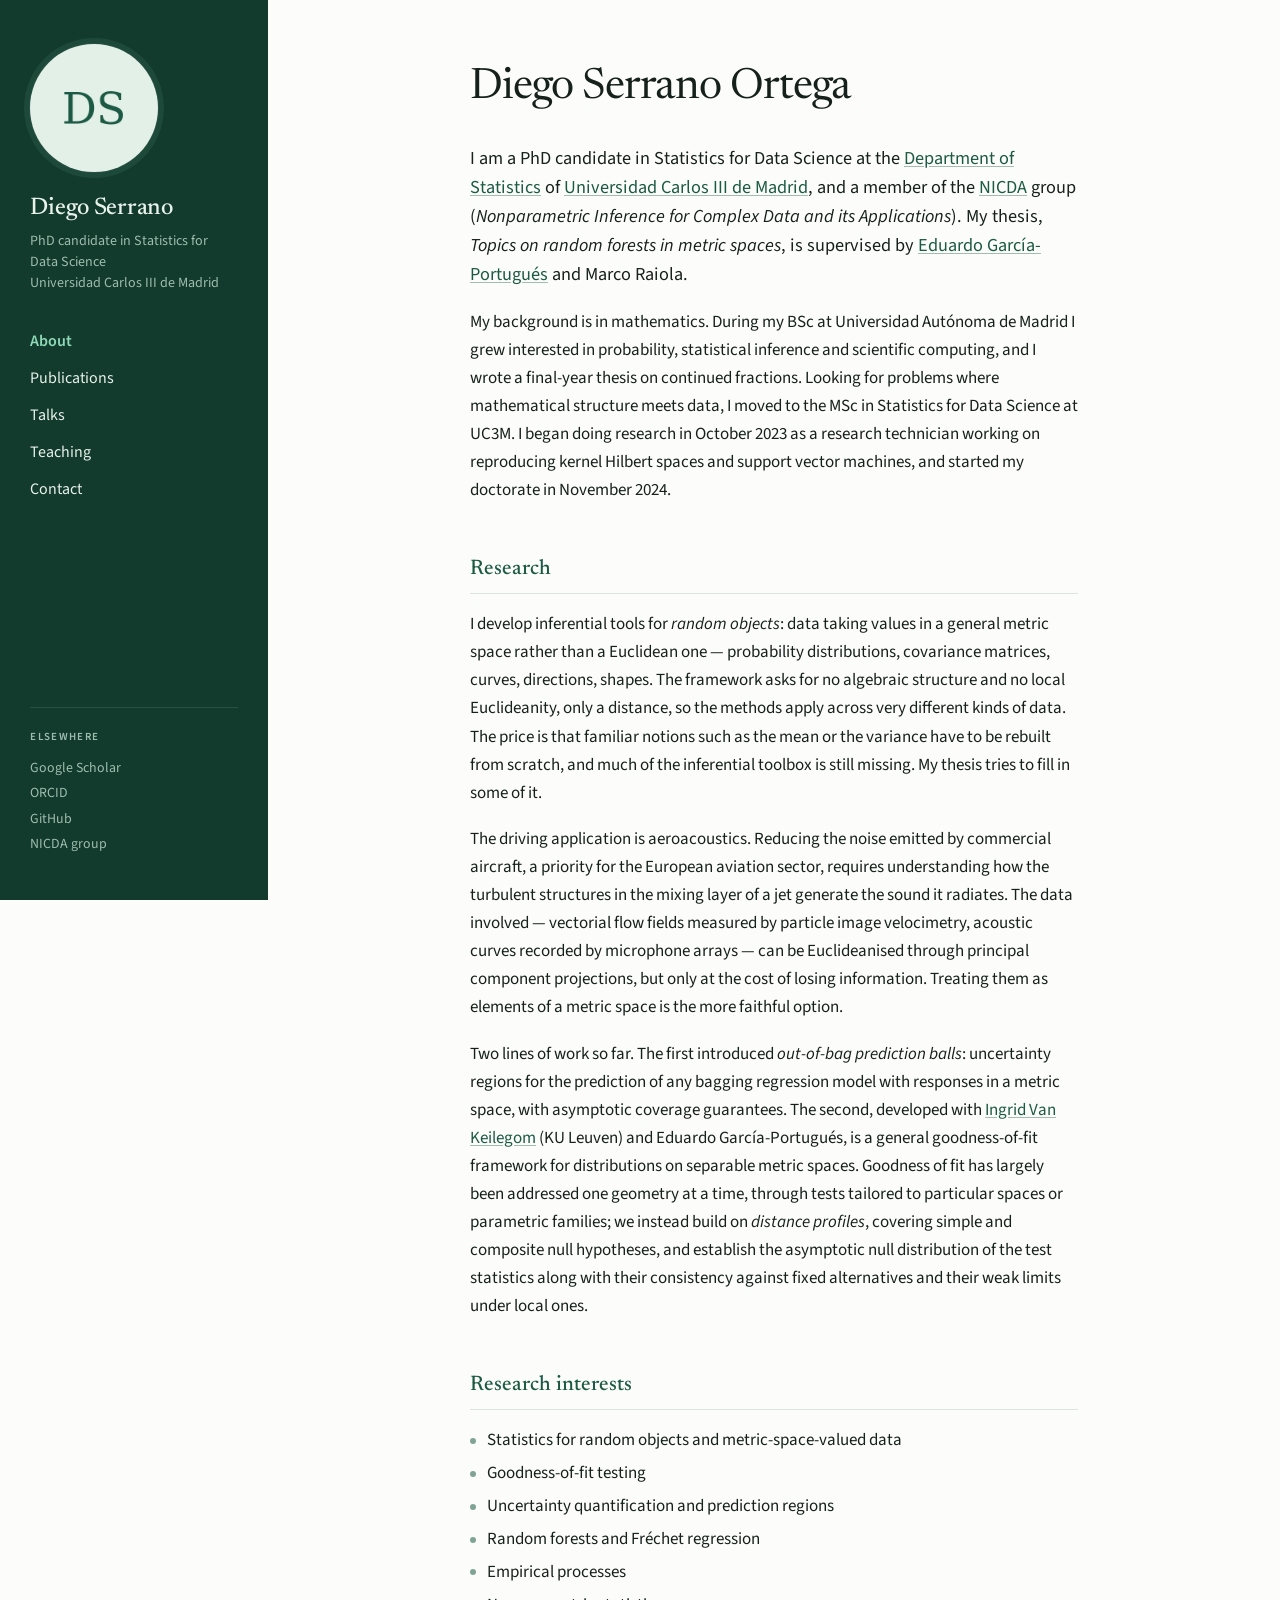
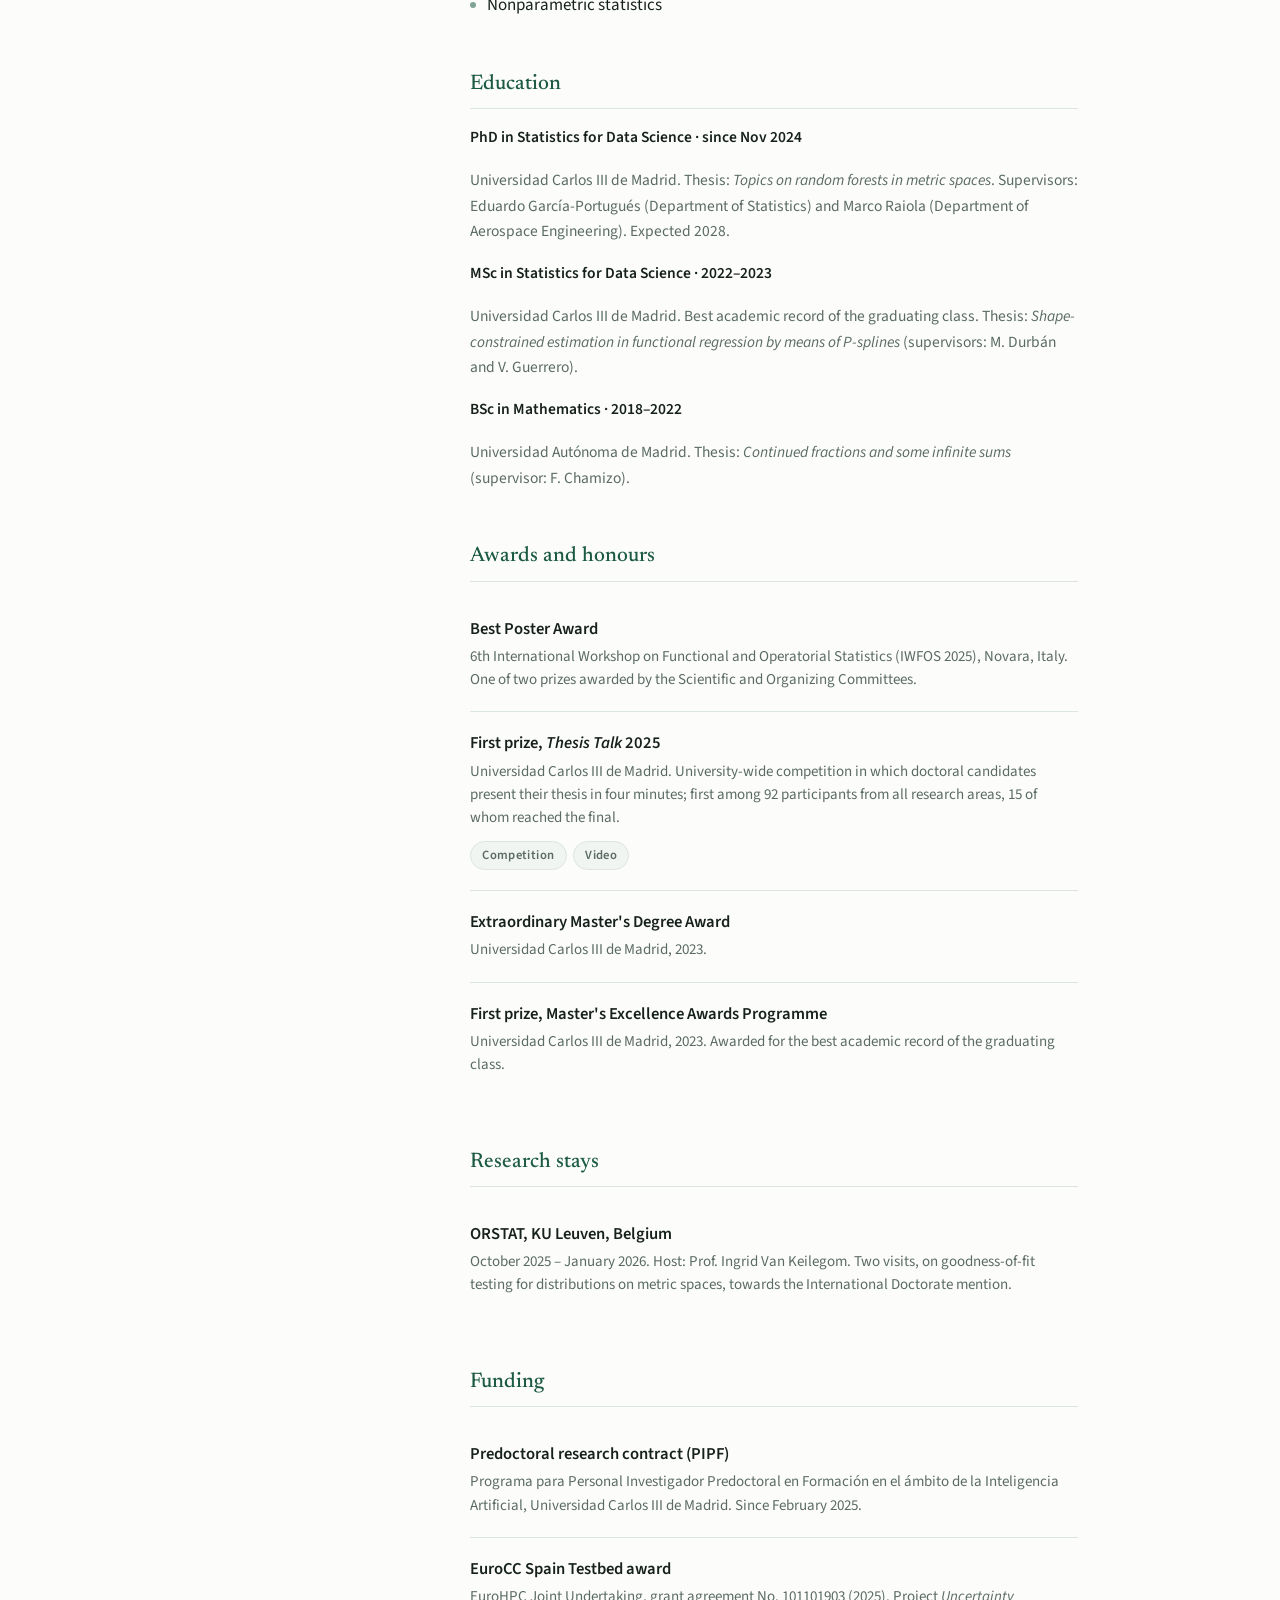
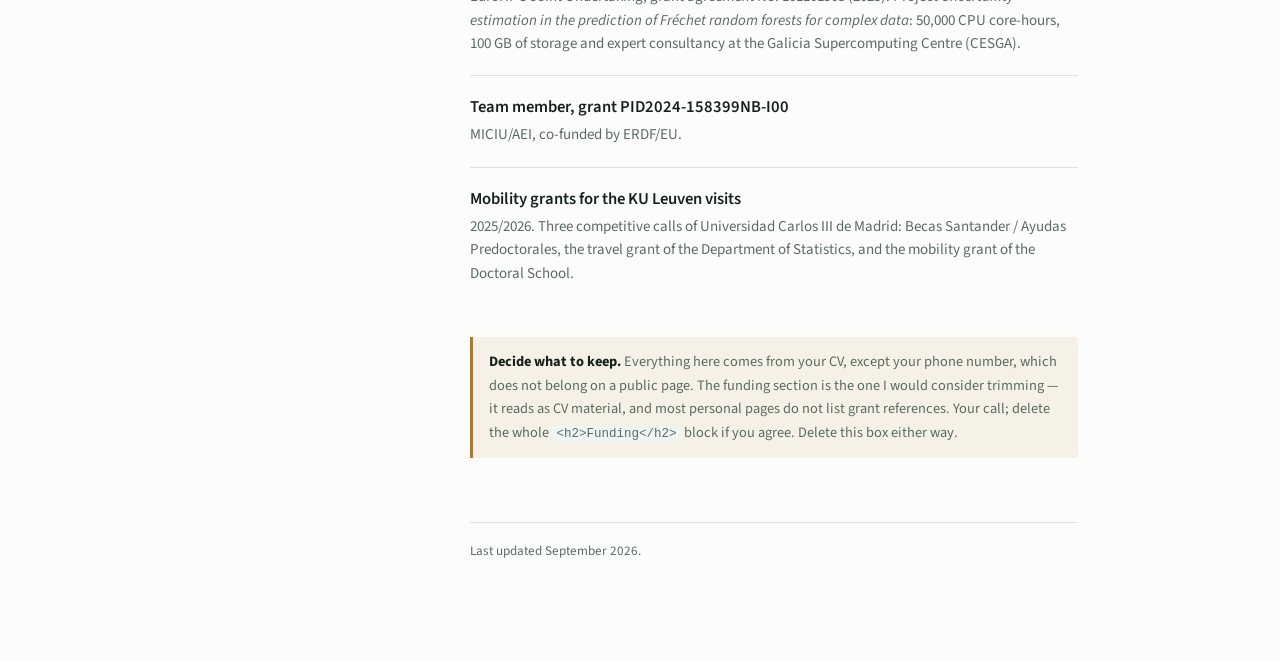
==== index.html @ b08e5e8f "Add files via upload" ====
<!DOCTYPE html>
<html lang="en">
<head>
<meta charset="utf-8">
<meta name="viewport" content="width=device-width, initial-scale=1">
<title>Diego Serrano</title>
<meta name="description" content="Diego Serrano Ortega — PhD candidate in Statistics for Data Science at Universidad Carlos III de Madrid. Statistics for random objects and metric-space-valued data.">
<link rel="preconnect" href="https://fonts.googleapis.com">
<link rel="preconnect" href="https://fonts.gstatic.com" crossorigin>
<link rel="stylesheet" href="https://fonts.googleapis.com/css2?family=Newsreader:ital,opsz,wght@0,6..72,400;0,6..72,500;0,6..72,600;1,6..72,400&amp;family=Source+Sans+3:ital,wght@0,400;0,600;0,700;1,400&amp;display=swap">
<link rel="stylesheet" href="assets/style.css">
</head>
<body>
<div class="layout">

  <!-- ===== sidebar: identical on every page, keep the five copies in sync ===== -->
  <aside class="sidebar">
    <div class="identity">
      <img class="portrait" src="assets/photo.png" alt="Diego Serrano Ortega">
      <p class="name"><a href="index.html">Diego Serrano</a></p>
      <p class="role">PhD candidate in Statistics for Data Science<br>Universidad Carlos III de Madrid</p>
    </div>

    <nav class="site">
      <ul>
        <li><a href="index.html" aria-current="page">About</a></li>
        <li><a href="publications.html">Publications</a></li>
        <li><a href="talks.html">Talks</a></li>
        <li><a href="teaching.html">Teaching</a></li>
        <li><a href="contact.html">Contact</a></li>
      </ul>
    </nav>

    <div class="elsewhere">
      <h2>Elsewhere</h2>
      <ul>
        <li><a href="https://scholar.google.es/citations?user=RAmTOqsAAAAJ">Google Scholar</a></li>
        <li><a href="https://orcid.org/0009-0003-7356-1263">ORCID</a></li>
        <li><a href="https://github.com/dieseor">GitHub</a></li>
        <li><a href="https://nicda.uc3m.es/">NICDA group</a></li>
      </ul>
    </div>
  </aside>
  <!-- =============================== end sidebar =============================== -->

  <main>
    <div class="content">
      <h1>Diego Serrano Ortega</h1>

      <p class="lead">I am a PhD candidate in Statistics for Data Science at the
        <a href="https://est.uc3m.es/">Department of Statistics</a> of
        <a href="https://www.uc3m.es/">Universidad Carlos III de Madrid</a>, and a member of
        the <a href="https://nicda.uc3m.es/">NICDA</a> group
        (<em>Nonparametric Inference for Complex Data and its Applications</em>). My thesis,
        <em>Topics on random forests in metric spaces</em>, is supervised by
        <a href="https://egarpor.github.io/">Eduardo García-Portugués</a> and Marco Raiola.</p>

      <p>My background is in mathematics. During my BSc at Universidad Autónoma de Madrid I
        grew interested in probability, statistical inference and scientific computing, and I
        wrote a final-year thesis on continued fractions. Looking for problems where
        mathematical structure meets data, I moved to the MSc in Statistics for Data Science
        at UC3M. I began doing research in October 2023 as a research technician working on
        reproducing kernel Hilbert spaces and support vector machines, and started my doctorate
        in November 2024.</p>

      <h2>Research</h2>

      <p>I develop inferential tools for <em>random objects</em>: data taking values in a
        general metric space rather than a Euclidean one — probability distributions,
        covariance matrices, curves, directions, shapes. The framework asks for no algebraic
        structure and no local Euclideanity, only a distance, so the methods apply across very
        different kinds of data. The price is that familiar notions such as the mean or the
        variance have to be rebuilt from scratch, and much of the inferential toolbox is still
        missing. My thesis tries to fill in some of it.</p>

      <p>The driving application is aeroacoustics. Reducing the noise emitted by commercial
        aircraft, a priority for the European aviation sector, requires understanding how the
        turbulent structures in the mixing layer of a jet generate the sound it radiates. The
        data involved — vectorial flow fields measured by particle image velocimetry, acoustic
        curves recorded by microphone arrays — can be Euclideanised through principal component
        projections, but only at the cost of losing information. Treating them as elements of a
        metric space is the more faithful option.</p>

      <p>Two lines of work so far. The first introduced <em>out-of-bag prediction balls</em>:
        uncertainty regions for the prediction of any bagging regression model with responses
        in a metric space, with asymptotic coverage guarantees. The second, developed with
        <a href="https://feb.kuleuven.be/ingrid.vankeilegom">Ingrid Van Keilegom</a> (KU Leuven)
        and Eduardo García-Portugués, is a general goodness-of-fit framework for distributions
        on separable metric spaces. Goodness of fit has largely been addressed one geometry at
        a time, through tests tailored to particular spaces or parametric families; we instead
        build on <em>distance profiles</em>, covering simple and composite null hypotheses, and
        establish the asymptotic null distribution of the test statistics along with their
        consistency against fixed alternatives and their weak limits under local ones.</p>

      <h2>Research interests</h2>
      <ul class="plain">
        <li>Statistics for random objects and metric-space-valued data</li>
        <li>Goodness-of-fit testing</li>
        <li>Uncertainty quantification and prediction regions</li>
        <li>Random forests and Fréchet regression</li>
        <li>Empirical processes</li>
        <li>Nonparametric statistics</li>
      </ul>

      <h2>Education</h2>
      <dl class="facts">
        <dt>PhD in Statistics for Data Science &middot; since Nov 2024</dt>
        <dd>Universidad Carlos III de Madrid. Thesis: <em>Topics on random forests in metric
          spaces</em>. Supervisors: Eduardo García-Portugués (Department of Statistics) and
          Marco Raiola (Department of Aerospace Engineering). Expected 2028.</dd>

        <dt>MSc in Statistics for Data Science &middot; 2022–2023</dt>
        <dd>Universidad Carlos III de Madrid. Best academic record of the graduating class.
          Thesis: <em>Shape-constrained estimation in functional regression by means of
          P-splines</em> (supervisors: M. Durbán and V. Guerrero).</dd>

        <dt>BSc in Mathematics &middot; 2018–2022</dt>
        <dd>Universidad Autónoma de Madrid. Thesis: <em>Continued fractions and some infinite
          sums</em> (supervisor: F. Chamizo).</dd>
      </dl>

      <h2>Awards and honours</h2>
      <ul class="entries">
        <li>
          <span class="entry-title">Best Poster Award</span>
          <p class="entry-meta">6th International Workshop on Functional and Operatorial
            Statistics (IWFOS 2025), Novara, Italy. One of two prizes awarded by the Scientific
            and Organizing Committees.</p>
        </li>
        <li>
          <span class="entry-title">First prize, <em>Thesis Talk</em> 2025</span>
          <p class="entry-meta">Universidad Carlos III de Madrid. University-wide competition in
            which doctoral candidates present their thesis in four minutes; first among 92
            participants from all research areas, 15 of whom reached the final.</p>
          <div class="links">
            <a href="https://www.uc3m.es/doctorado/thesis-talk-2025">Competition</a>
            <a href="https://youtu.be/S29_3frbJU8?t=4443">Video</a>
          </div>
        </li>
        <li>
          <span class="entry-title">Extraordinary Master's Degree Award</span>
          <p class="entry-meta">Universidad Carlos III de Madrid, 2023.</p>
        </li>
        <li>
          <span class="entry-title">First prize, Master's Excellence Awards Programme</span>
          <p class="entry-meta">Universidad Carlos III de Madrid, 2023. Awarded for the best
            academic record of the graduating class.</p>
        </li>
      </ul>

      <h2>Research stays</h2>
      <ul class="entries">
        <li>
          <span class="entry-title">ORSTAT, KU Leuven, Belgium</span>
          <p class="entry-meta">October 2025 – January 2026. Host: Prof. Ingrid Van Keilegom.
            Two visits, on goodness-of-fit testing for distributions on metric spaces, towards
            the International Doctorate mention.</p>
        </li>
      </ul>

      <h2>Funding</h2>
      <ul class="entries">
        <li>
          <span class="entry-title">Predoctoral research contract (PIPF)</span>
          <p class="entry-meta">Programa para Personal Investigador Predoctoral en Formación en
            el ámbito de la Inteligencia Artificial, Universidad Carlos III de Madrid. Since
            February 2025.</p>
        </li>
        <li>
          <span class="entry-title">EuroCC Spain Testbed award</span>
          <p class="entry-meta">EuroHPC Joint Undertaking, grant agreement No. 101101903 (2025).
            Project <em>Uncertainty estimation in the prediction of Fréchet random forests for
            complex data</em>: 50,000 CPU core-hours, 100 GB of storage and expert consultancy
            at the Galicia Supercomputing Centre (CESGA).</p>
        </li>
        <li>
          <span class="entry-title">Team member, grant PID2024-158399NB-I00</span>
          <p class="entry-meta">MICIU/AEI, co-funded by ERDF/EU.</p>
        </li>
        <li>
          <span class="entry-title">Mobility grants for the KU Leuven visits</span>
          <p class="entry-meta">2025/2026. Three competitive calls of Universidad Carlos III de
            Madrid: Becas Santander / Ayudas Predoctorales, the travel grant of the Department
            of Statistics, and the mobility grant of the Doctoral School.</p>
        </li>
      </ul>

      <div class="todo">
        <strong>Decide what to keep.</strong> Everything here comes from your CV, except your
        phone number, which does not belong on a public page. The funding section is the one I
        would consider trimming — it reads as CV material, and most personal pages do not list
        grant references. Your call; delete the whole <code>&lt;h2&gt;Funding&lt;/h2&gt;</code>
        block if you agree. Delete this box either way.
      </div>
      <footer class="page">
        <p>Last updated September 2026.</p>
      </footer>
    </div>
  </main>

</div>
</body>
</html>
---- assets/style.css ----
/* ------------------------------------------------------------------
   Diego Serrano — personal academic site
   One stylesheet, no build step. Palette and type live in :root.

   Palette: pine green identity rail, green-biased neutrals.
   Type:    Newsreader (display) + Source Sans 3 (body), from Google
            Fonts, each with a real fallback stack.
------------------------------------------------------------------ */

:root {
  /* surfaces and ink — neutrals biased green, not flat grey */
  --bg:         #fcfdfb;
  --surface:    #f0f5f1;
  --ink:        #17211c;
  --ink-soft:   #5b6b63;
  --rule:       #dde5df;

  /* green identity */
  --green-deep: #123a2d;
  --green:      #1c5a45;
  --green-lift: #2f8a67;
  --green-tint: #e2f0e8;

  --accent:      var(--green);
  --accent-tint: var(--green-tint);

  /* the identity rail */
  --rail:        var(--green-deep);
  --rail-ink:    #e8f2ec;
  --rail-soft:   #9dbdae;
  --rail-rule:   #295044;
  --rail-active: #8fd9b7;

  --award: #b07c1f;

  --display: "Newsreader", Georgia, "Times New Roman", serif;
  --body: "Source Sans 3", -apple-system, BlinkMacSystemFont, "Segoe UI",
    Roboto, Helvetica, Arial, sans-serif;

  --rail-w: 268px;
  --measure: 38rem;
}

@media (prefers-color-scheme: dark) {
  :root:not([data-theme="light"]) {
    --bg:         #0e1412;
    --surface:    #16201b;
    --ink:        #e7ede9;
    --ink-soft:   #97a69e;
    --rule:       #26322b;

    --green-deep: #0b1a15;
    --green:      #6fc79c;
    --green-lift: #8fd9b7;
    --green-tint: #17291f;

    --rail:        #101b16;
    --rail-ink:    #dfeae4;
    --rail-soft:   #8aa295;
    --rail-rule:   #223228;
    --rail-active: #8fd9b7;

    --award: #d8ab55;
  }
}

:root[data-theme="dark"] {
  --bg:         #0e1412;
  --surface:    #16201b;
  --ink:        #e7ede9;
  --ink-soft:   #97a69e;
  --rule:       #26322b;

  --green-deep: #0b1a15;
  --green:      #6fc79c;
  --green-lift: #8fd9b7;
  --green-tint: #17291f;

  --rail:        #101b16;
  --rail-ink:    #dfeae4;
  --rail-soft:   #8aa295;
  --rail-rule:   #223228;
  --rail-active: #8fd9b7;

  --award: #d8ab55;
}

* { box-sizing: border-box; }

html { -webkit-text-size-adjust: 100%; }

body {
  margin: 0;
  background: var(--bg);
  color: var(--ink);
  font-family: var(--body);
  font-size: 17px;
  line-height: 1.65;
  -webkit-font-smoothing: antialiased;
}

:focus-visible {
  outline: 2px solid var(--green-lift);
  outline-offset: 3px;
  border-radius: 2px;
}

/* ---------------------------------------------------------- layout */

.layout {
  display: flex;
  min-height: 100vh;
  align-items: flex-start;
}

main {
  flex: 1 1 auto;
  min-width: 0;
  padding: 4rem 3rem 5rem;
}

.content {
  max-width: var(--measure);
  margin-inline: auto; /* keeps the column centred on wide monitors */
}

/* ----------------------------------------------- the identity rail */

.sidebar {
  width: var(--rail-w);
  flex: 0 0 var(--rail-w);
  position: sticky;
  top: 0;
  align-self: flex-start;
  height: 100vh;
  overflow-y: auto;
  padding: 2.75rem 1.9rem;
  background: var(--rail);
  color: var(--rail-ink);
  display: flex;
  flex-direction: column;
  gap: 1.9rem;
}

.identity { display: block; }

.portrait {
  display: block;
  width: 128px;
  height: 128px;
  border-radius: 50%;
  object-fit: cover;
  background: var(--rail-rule);
  box-shadow: 0 0 0 1px var(--rail-rule), 0 0 0 6px rgba(143, 217, 183, 0.09);
  margin-bottom: 1.4rem;
}

.sidebar .name {
  font-family: var(--display);
  font-size: 1.5rem;
  line-height: 1.2;
  margin: 0 0 0.5rem;
  font-weight: 500;
  letter-spacing: -0.012em;
  text-wrap: balance;
}

.sidebar .name a {
  color: var(--rail-ink);
  text-decoration: none;
}

.sidebar .name a:hover { color: var(--rail-active); }

.sidebar .role {
  margin: 0;
  font-size: 0.88rem;
  color: var(--rail-soft);
  line-height: 1.5;
}

nav.site ul,
.elsewhere ul {
  list-style: none;
  margin: 0;
  padding: 0;
  display: flex;
  flex-direction: column;
  gap: 0.15rem;
}

nav.site a {
  display: block;
  padding: 0.22rem 0;
  color: var(--rail-ink);
  text-decoration: none;
  font-size: 1rem;
  width: fit-content;
  border-bottom: 1px solid transparent;
}

nav.site a:hover { border-bottom-color: var(--rail-active); }

nav.site a[aria-current="page"] {
  color: var(--rail-active);
  font-weight: 600;
}

.elsewhere {
  border-top: 1px solid var(--rail-rule);
  padding-top: 1.25rem;
  font-size: 0.87rem;
  margin-top: auto;
}

.elsewhere h2 {
  font-family: var(--body);
  font-size: 0.68rem;
  letter-spacing: 0.12em;
  text-transform: uppercase;
  color: var(--rail-soft);
  margin: 0 0 0.7rem;
  font-weight: 600;
  border: none;
  padding: 0;
}

.elsewhere a {
  color: var(--rail-soft);
  text-decoration: none;
}

.elsewhere a:hover {
  color: var(--rail-active);
  text-decoration: underline;
  text-underline-offset: 3px;
}

/* ------------------------------------------------------------ text */

h1 {
  font-family: var(--display);
  font-weight: 400;
  font-size: 2.7rem;
  line-height: 1.1;
  letter-spacing: -0.022em;
  margin: 0 0 2rem;
  text-wrap: balance;
}

h2 {
  font-family: var(--display);
  font-weight: 500;
  font-size: 1.32rem;
  color: var(--green);
  margin: 3rem 0 1rem;
  padding-bottom: 0.4rem;
  border-bottom: 1px solid var(--rule);
  text-wrap: balance;
}

p { margin: 0 0 1.15rem; }

a {
  color: var(--green);
  text-decoration-color: color-mix(in srgb, var(--green) 40%, transparent);
  text-underline-offset: 2px;
}

a:hover { color: var(--green-lift); text-decoration-color: currentColor; }

em { font-style: italic; }

.lead {
  font-size: 1.14rem;
  line-height: 1.6;
}

.muted { color: var(--ink-soft); }

ul.plain {
  list-style: none;
  padding: 0;
  margin: 0 0 1.15rem;
  display: flex;
  flex-direction: column;
  gap: 0.3rem;
}

ul.plain li {
  padding-left: 1.05rem;
  position: relative;
}

ul.plain li::before {
  content: "";
  position: absolute;
  left: 0;
  top: 0.68em;
  width: 6px;
  height: 6px;
  border-radius: 50%;
  background: var(--green);
  opacity: 0.55;
}

/* --------------------------------------------------- entry listing */

.entries {
  list-style: none;
  margin: 0;
  padding: 0;
  display: flex;
  flex-direction: column;
}

.entries > li {
  padding: 1.25rem 0;
  border-bottom: 1px solid var(--rule);
}

.entries > li:last-child { border-bottom: none; }

.entry-title {
  display: block;
  font-weight: 600;
  font-size: 1.04rem;
  line-height: 1.4;
  margin-bottom: 0.25rem;
  text-wrap: balance;
}

.entry-meta {
  color: var(--ink-soft);
  font-size: 0.94rem;
  margin: 0 0 0.5rem;
  line-height: 1.55;
}

.entries p:last-of-type { margin-bottom: 0; }

/* Badges carry information — an award, an invitation — never decoration. */
.badge {
  display: inline-block;
  font-family: var(--body);
  font-size: 0.68rem;
  font-weight: 700;
  letter-spacing: 0.1em;
  text-transform: uppercase;
  padding: 0.12rem 0.5rem;
  border-radius: 3px;
  vertical-align: 0.14em;
  margin-left: 0.45rem;
  white-space: nowrap;
}

.badge-award {
  color: var(--award);
  border: 1px solid color-mix(in srgb, var(--award) 45%, transparent);
  background: color-mix(in srgb, var(--award) 11%, transparent);
}

.badge-invited {
  color: var(--green);
  border: 1px solid color-mix(in srgb, var(--green) 45%, transparent);
  background: var(--green-tint);
}

.links {
  display: flex;
  flex-wrap: wrap;
  gap: 0.4rem;
  margin-top: 0.7rem;
}

.links a {
  font-size: 0.79rem;
  font-weight: 600;
  letter-spacing: 0.03em;
  text-decoration: none;
  padding: 0.2rem 0.7rem;
  border: 1px solid var(--rule);
  border-radius: 999px;
  color: var(--ink-soft);
  background: var(--surface);
  transition: color 120ms ease, border-color 120ms ease, background 120ms ease;
}

.links a:hover {
  color: var(--green);
  border-color: color-mix(in srgb, var(--green) 50%, transparent);
  background: var(--green-tint);
}

@media (prefers-reduced-motion: reduce) {
  * { transition: none !important; animation: none !important; }
}

/* --------------------------------------------------- misc elements */

.facts {
  margin: 0 0 1.15rem;
  display: flex;
  flex-direction: column;
  gap: 1rem;
}

.facts dt {
  font-weight: 600;
  font-size: 0.97rem;
  color: var(--ink);
}

.facts dd {
  margin: 0.1rem 0 0;
  color: var(--ink-soft);
  font-size: 0.97rem;
}

.facts dd a { color: var(--green); }

.todo {
  border-left: 3px solid var(--award);
  background: color-mix(in srgb, var(--award) 9%, transparent);
  padding: 0.8rem 1rem;
  margin: 2rem 0 0;
  font-size: 0.9rem;
  color: var(--ink-soft);
  border-radius: 0 3px 3px 0;
}

.todo strong { color: var(--ink); }

code {
  font-family: ui-monospace, SFMono-Regular, Menlo, Consolas, monospace;
  font-size: 0.87em;
  background: var(--surface);
  padding: 0.1em 0.35em;
  border-radius: 3px;
}

footer.page {
  margin-top: 4rem;
  padding-top: 1.15rem;
  border-top: 1px solid var(--rule);
  font-size: 0.82rem;
  color: var(--ink-soft);
}

/* ---------------------------------------------------- mobile shift */

@media (max-width: 860px) {
  body { font-size: 16px; }

  .layout { display: block; }

  .sidebar {
    position: static;
    width: auto;
    height: auto;
    flex: none;
    padding: 1.9rem 1rem 1.4rem;
    display: block;
  }

  .identity {
    display: grid;
    grid-template-columns: 78px 1fr;
    gap: 0 1.1rem;
    align-items: center;
  }

  .portrait {
    width: 78px;
    height: 78px;
    margin-bottom: 0;
    grid-row: span 2;
  }

  .sidebar .name { font-size: 1.24rem; margin-bottom: 0.2rem; }
  .sidebar .role { font-size: 0.82rem; }

  nav.site ul {
    flex-direction: row;
    flex-wrap: wrap;
    gap: 0.1rem 1.2rem;
    margin-top: 1.25rem;
  }

  .elsewhere {
    margin-top: 1.2rem;
    padding-top: 1rem;
  }

  .elsewhere ul {
    flex-direction: row;
    flex-wrap: wrap;
    gap: 0.2rem 1.1rem;
  }

  main { padding: 2.25rem 1rem 3.5rem; }

  h1 { font-size: 2rem; margin-bottom: 1.4rem; }
  h2 { margin-top: 2.4rem; }
  .lead { font-size: 1.06rem; }
}
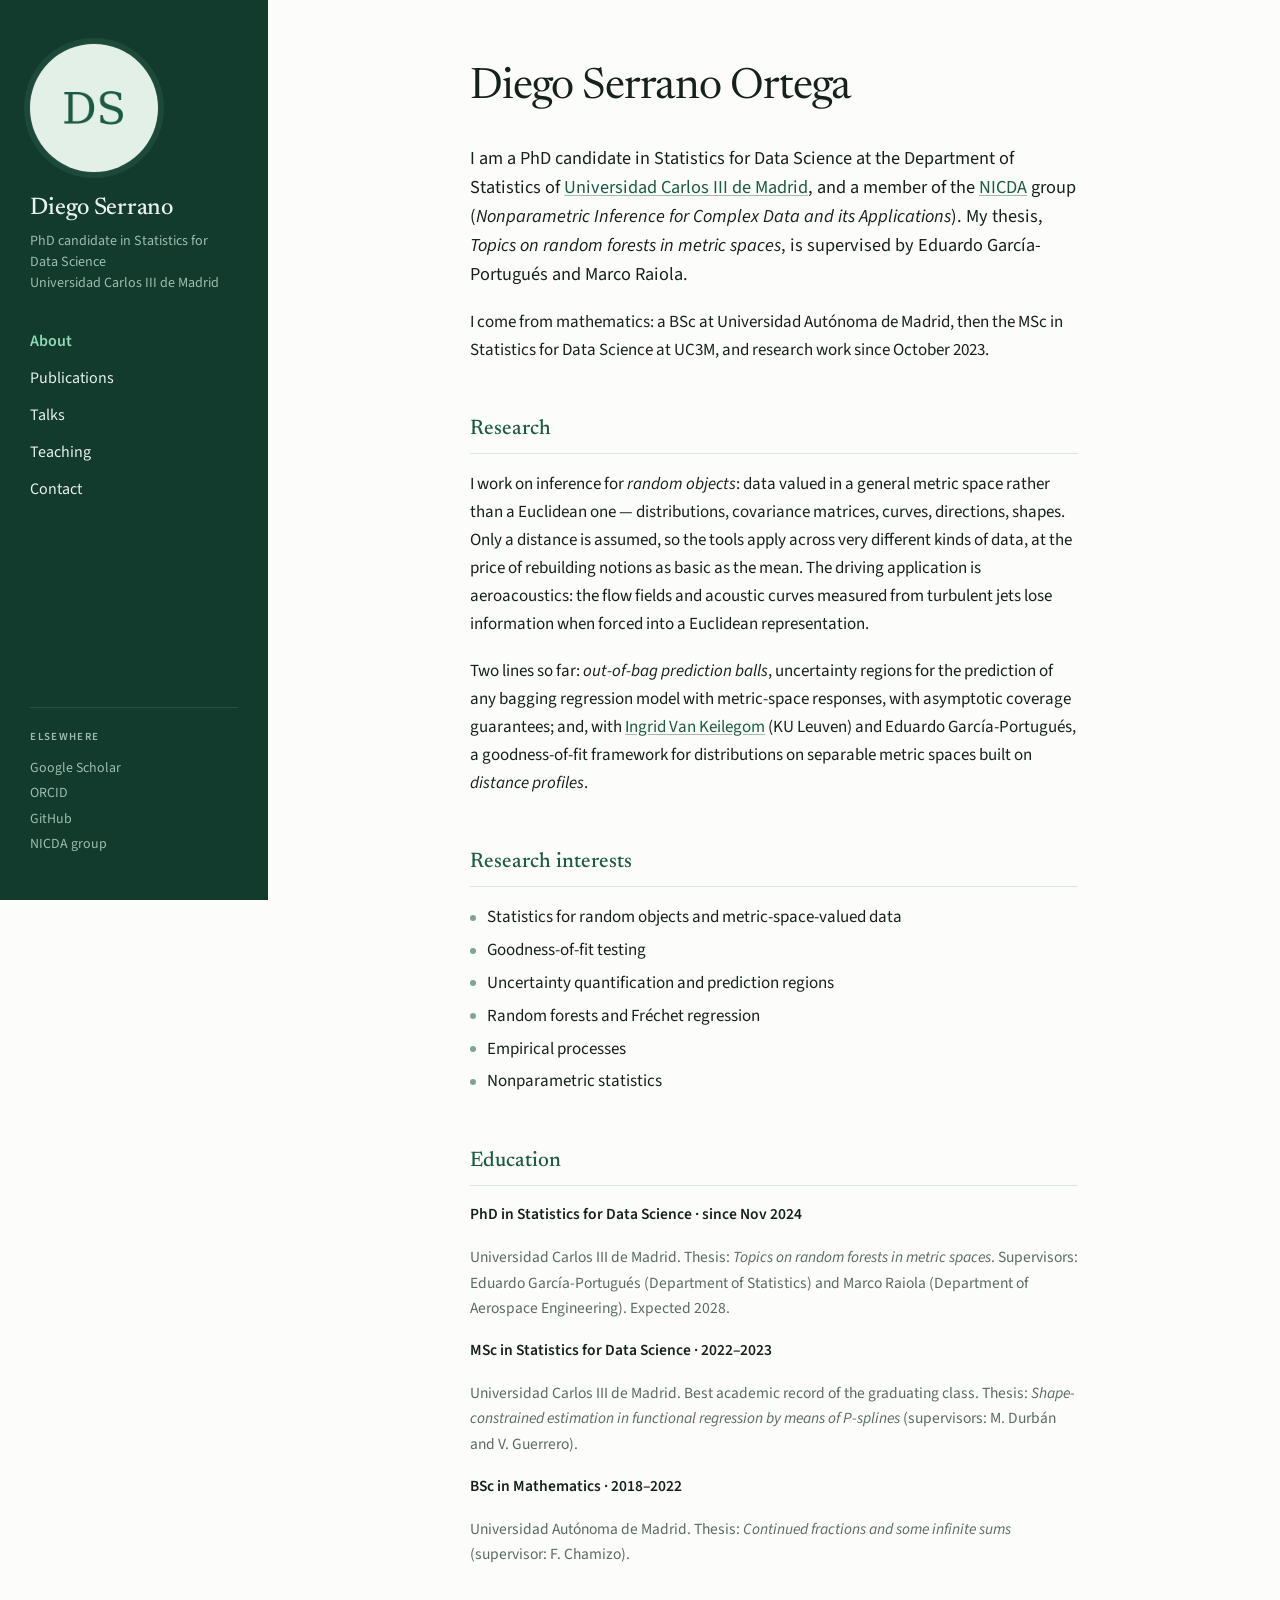
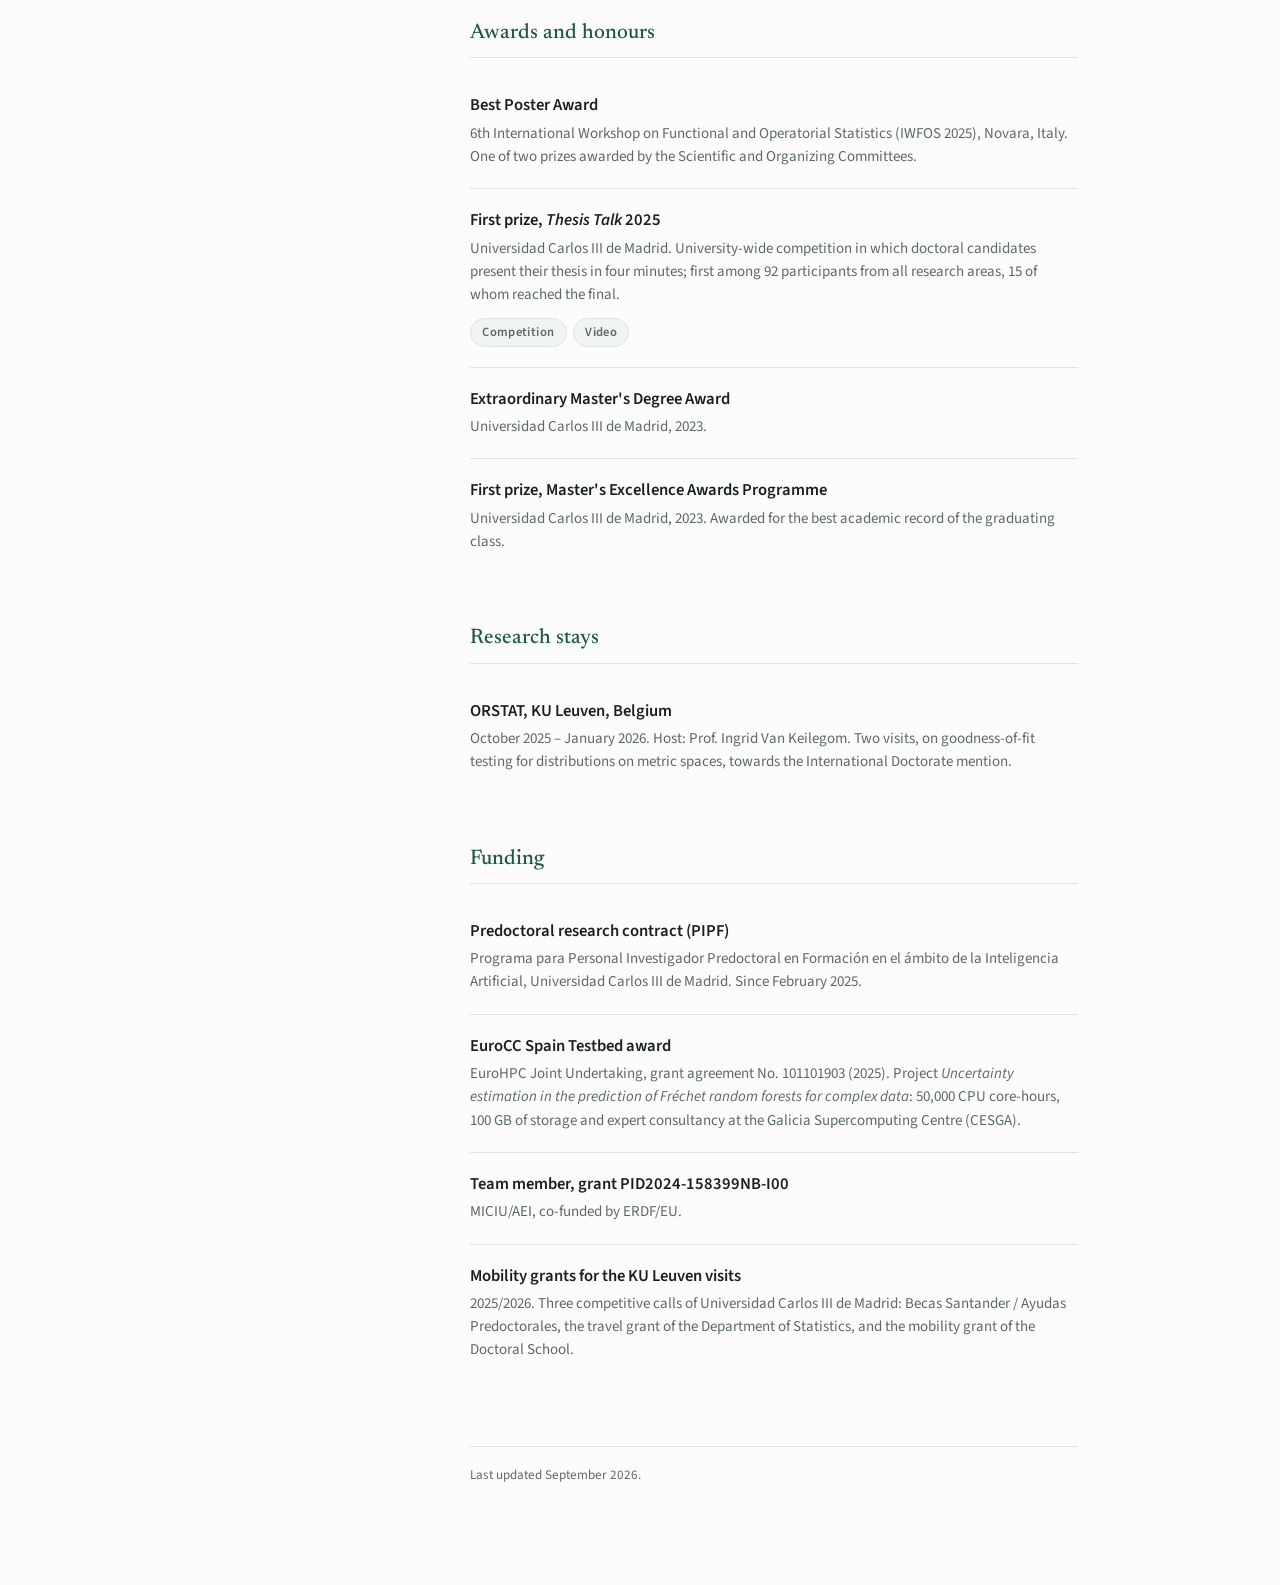
==== commit cf904651: "Add files via upload" ====
--- a/index.html
+++ b/index.html
@@ -47,50 +47,31 @@
     <div class="content">
       <h1>Diego Serrano Ortega</h1>
 
-      <p class="lead">I am a PhD candidate in Statistics for Data Science at the
-        <a href="https://est.uc3m.es/">Department of Statistics</a> of
-        <a href="https://www.uc3m.es/">Universidad Carlos III de Madrid</a>, and a member of
-        the <a href="https://nicda.uc3m.es/">NICDA</a> group
+      <p class="lead">I am a PhD candidate in Statistics for Data Science at the Department of
+        Statistics of <a href="https://www.uc3m.es/">Universidad Carlos III de Madrid</a>, and a
+        member of the <a href="https://nicda.uc3m.es/">NICDA</a> group
         (<em>Nonparametric Inference for Complex Data and its Applications</em>). My thesis,
-        <em>Topics on random forests in metric spaces</em>, is supervised by
-        <a href="https://egarpor.github.io/">Eduardo García-Portugués</a> and Marco Raiola.</p>
+        <em>Topics on random forests in metric spaces</em>, is supervised by Eduardo
+        García-Portugués and Marco Raiola.</p>
 
-      <p>My background is in mathematics. During my BSc at Universidad Autónoma de Madrid I
-        grew interested in probability, statistical inference and scientific computing, and I
-        wrote a final-year thesis on continued fractions. Looking for problems where
-        mathematical structure meets data, I moved to the MSc in Statistics for Data Science
-        at UC3M. I began doing research in October 2023 as a research technician working on
-        reproducing kernel Hilbert spaces and support vector machines, and started my doctorate
-        in November 2024.</p>
+      <p>I come from mathematics: a BSc at Universidad Autónoma de Madrid, then the MSc in
+        Statistics for Data Science at UC3M, and research work since October 2023.</p>
 
       <h2>Research</h2>
 
-      <p>I develop inferential tools for <em>random objects</em>: data taking values in a
-        general metric space rather than a Euclidean one — probability distributions,
-        covariance matrices, curves, directions, shapes. The framework asks for no algebraic
-        structure and no local Euclideanity, only a distance, so the methods apply across very
-        different kinds of data. The price is that familiar notions such as the mean or the
-        variance have to be rebuilt from scratch, and much of the inferential toolbox is still
-        missing. My thesis tries to fill in some of it.</p>
+      <p>I work on inference for <em>random objects</em>: data valued in a general metric space
+        rather than a Euclidean one — distributions, covariance matrices, curves, directions,
+        shapes. Only a distance is assumed, so the tools apply across very different kinds of
+        data, at the price of rebuilding notions as basic as the mean. The driving application
+        is aeroacoustics: the flow fields and acoustic curves measured from turbulent jets lose
+        information when forced into a Euclidean representation.</p>
 
-      <p>The driving application is aeroacoustics. Reducing the noise emitted by commercial
-        aircraft, a priority for the European aviation sector, requires understanding how the
-        turbulent structures in the mixing layer of a jet generate the sound it radiates. The
-        data involved — vectorial flow fields measured by particle image velocimetry, acoustic
-        curves recorded by microphone arrays — can be Euclideanised through principal component
-        projections, but only at the cost of losing information. Treating them as elements of a
-        metric space is the more faithful option.</p>
-
-      <p>Two lines of work so far. The first introduced <em>out-of-bag prediction balls</em>:
-        uncertainty regions for the prediction of any bagging regression model with responses
-        in a metric space, with asymptotic coverage guarantees. The second, developed with
+      <p>Two lines so far: <em>out-of-bag prediction balls</em>, uncertainty regions for the
+        prediction of any bagging regression model with metric-space responses, with asymptotic
+        coverage guarantees; and, with
         <a href="https://feb.kuleuven.be/ingrid.vankeilegom">Ingrid Van Keilegom</a> (KU Leuven)
-        and Eduardo García-Portugués, is a general goodness-of-fit framework for distributions
-        on separable metric spaces. Goodness of fit has largely been addressed one geometry at
-        a time, through tests tailored to particular spaces or parametric families; we instead
-        build on <em>distance profiles</em>, covering simple and composite null hypotheses, and
-        establish the asymptotic null distribution of the test statistics along with their
-        consistency against fixed alternatives and their weak limits under local ones.</p>
+        and Eduardo García-Portugués, a goodness-of-fit framework for distributions on
+        separable metric spaces built on <em>distance profiles</em>.</p>
 
       <h2>Research interests</h2>
       <ul class="plain">
@@ -185,13 +166,6 @@
         </li>
       </ul>
 
-      <div class="todo">
-        <strong>Decide what to keep.</strong> Everything here comes from your CV, except your
-        phone number, which does not belong on a public page. The funding section is the one I
-        would consider trimming — it reads as CV material, and most personal pages do not list
-        grant references. Your call; delete the whole <code>&lt;h2&gt;Funding&lt;/h2&gt;</code>
-        block if you agree. Delete this box either way.
-      </div>
       <footer class="page">
         <p>Last updated September 2026.</p>
       </footer>
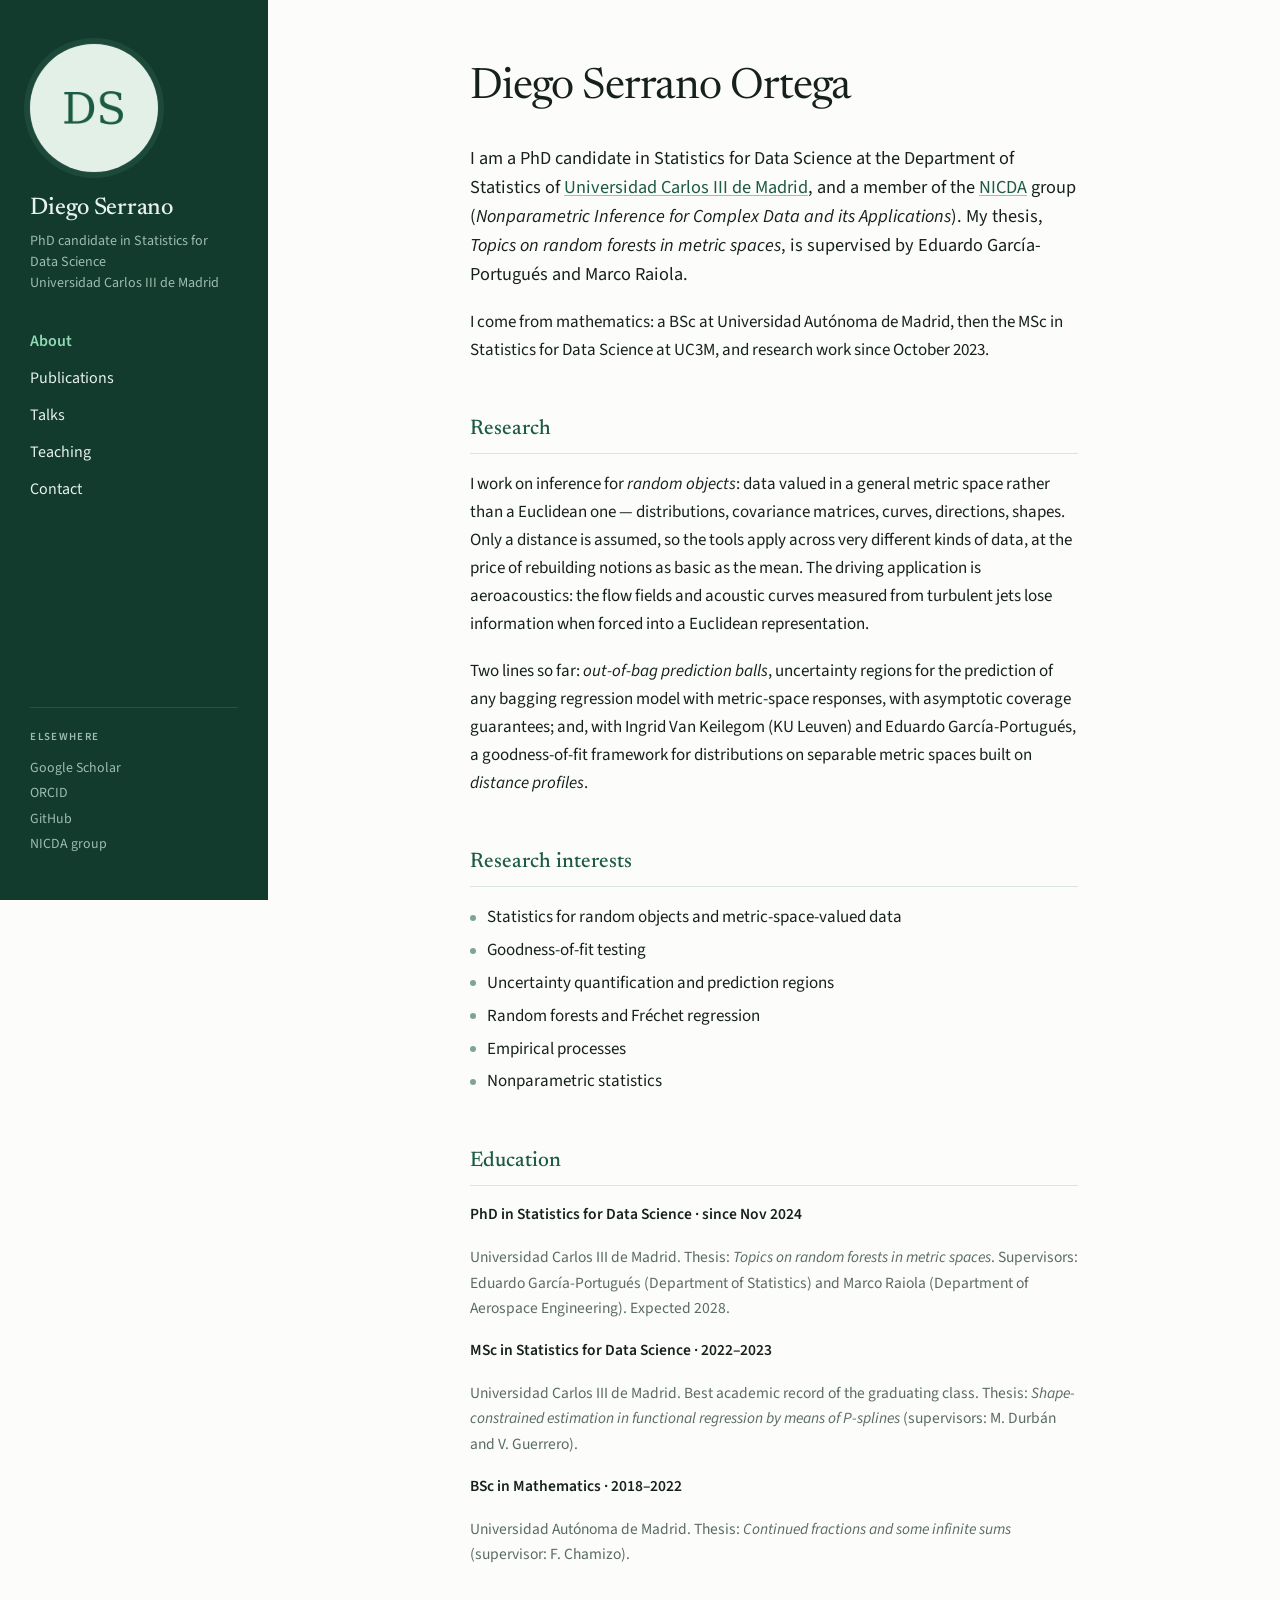
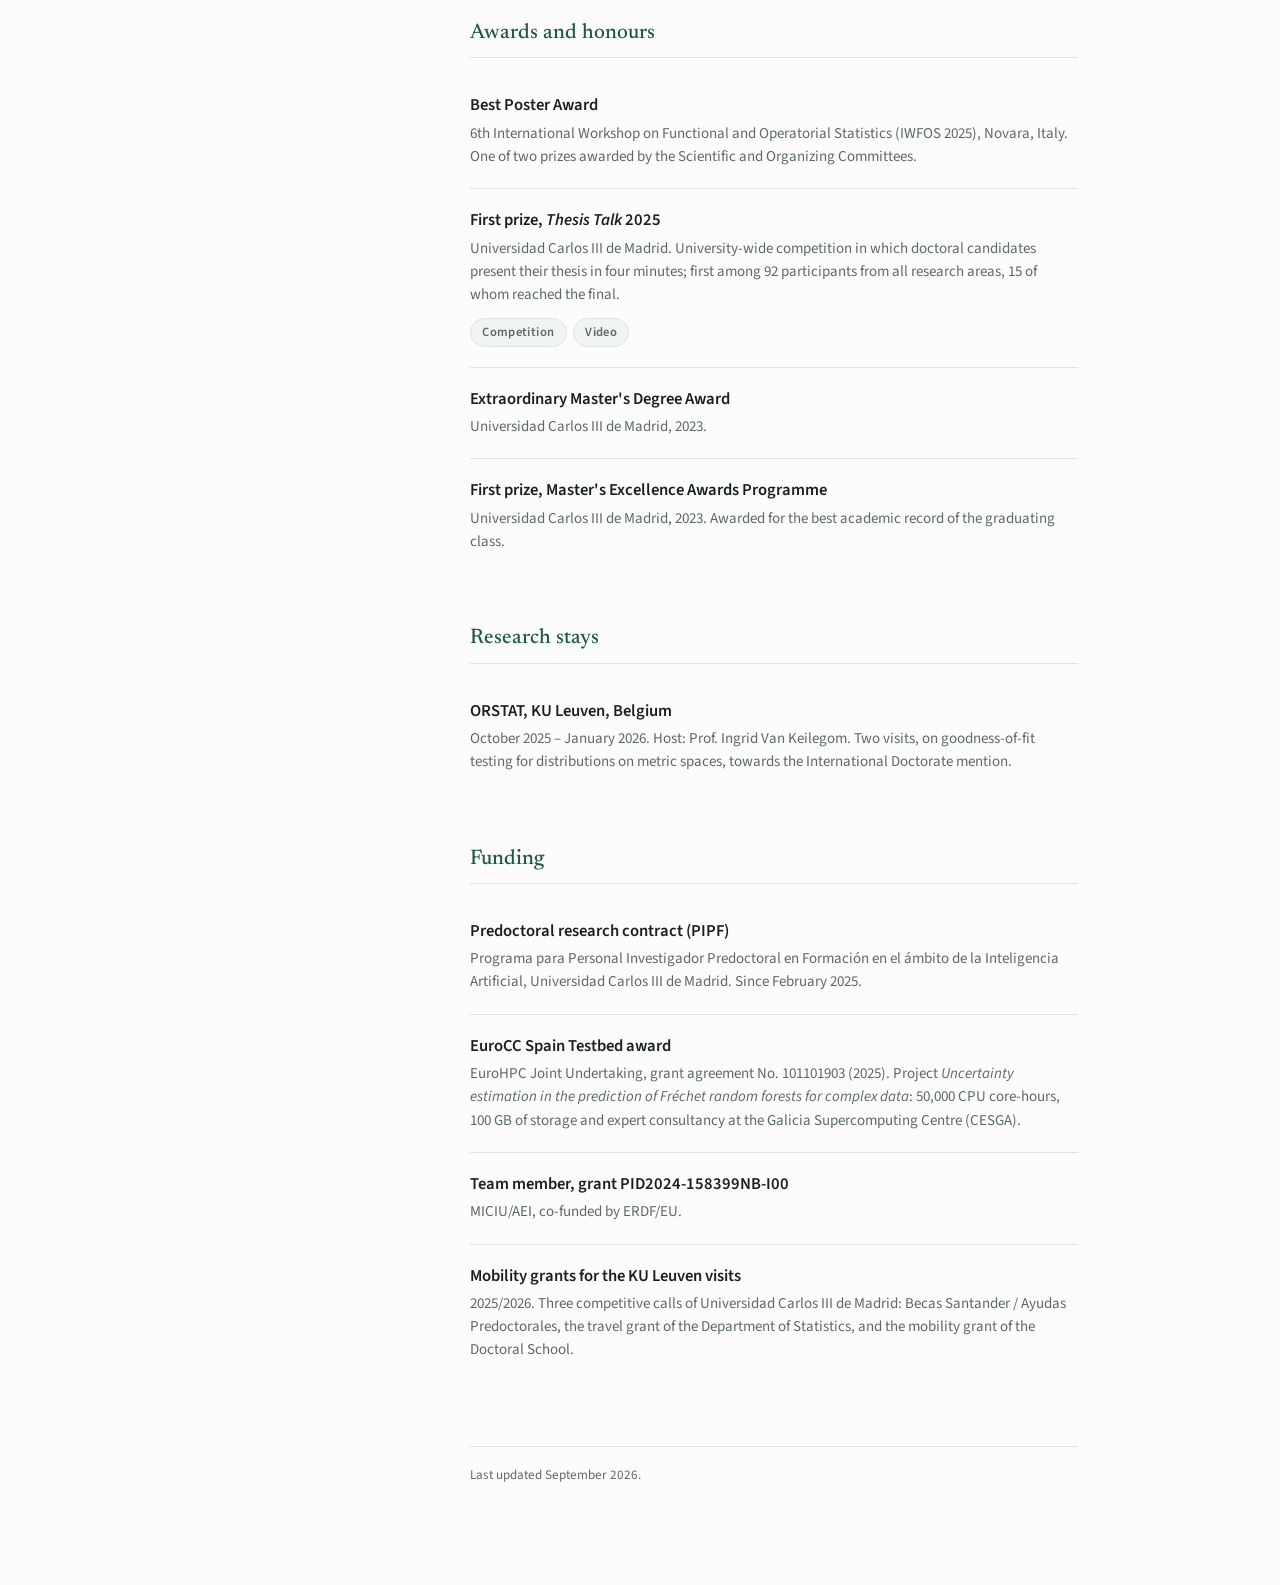
==== commit 9214a240: "Add files via upload" ====
--- a/index.html
+++ b/index.html
@@ -69,7 +69,7 @@
       <p>Two lines so far: <em>out-of-bag prediction balls</em>, uncertainty regions for the
         prediction of any bagging regression model with metric-space responses, with asymptotic
         coverage guarantees; and, with
-        <a href="https://feb.kuleuven.be/ingrid.vankeilegom">Ingrid Van Keilegom</a> (KU Leuven)
+        Ingrid Van Keilegom (KU Leuven)
         and Eduardo García-Portugués, a goodness-of-fit framework for distributions on
         separable metric spaces built on <em>distance profiles</em>.</p>
 
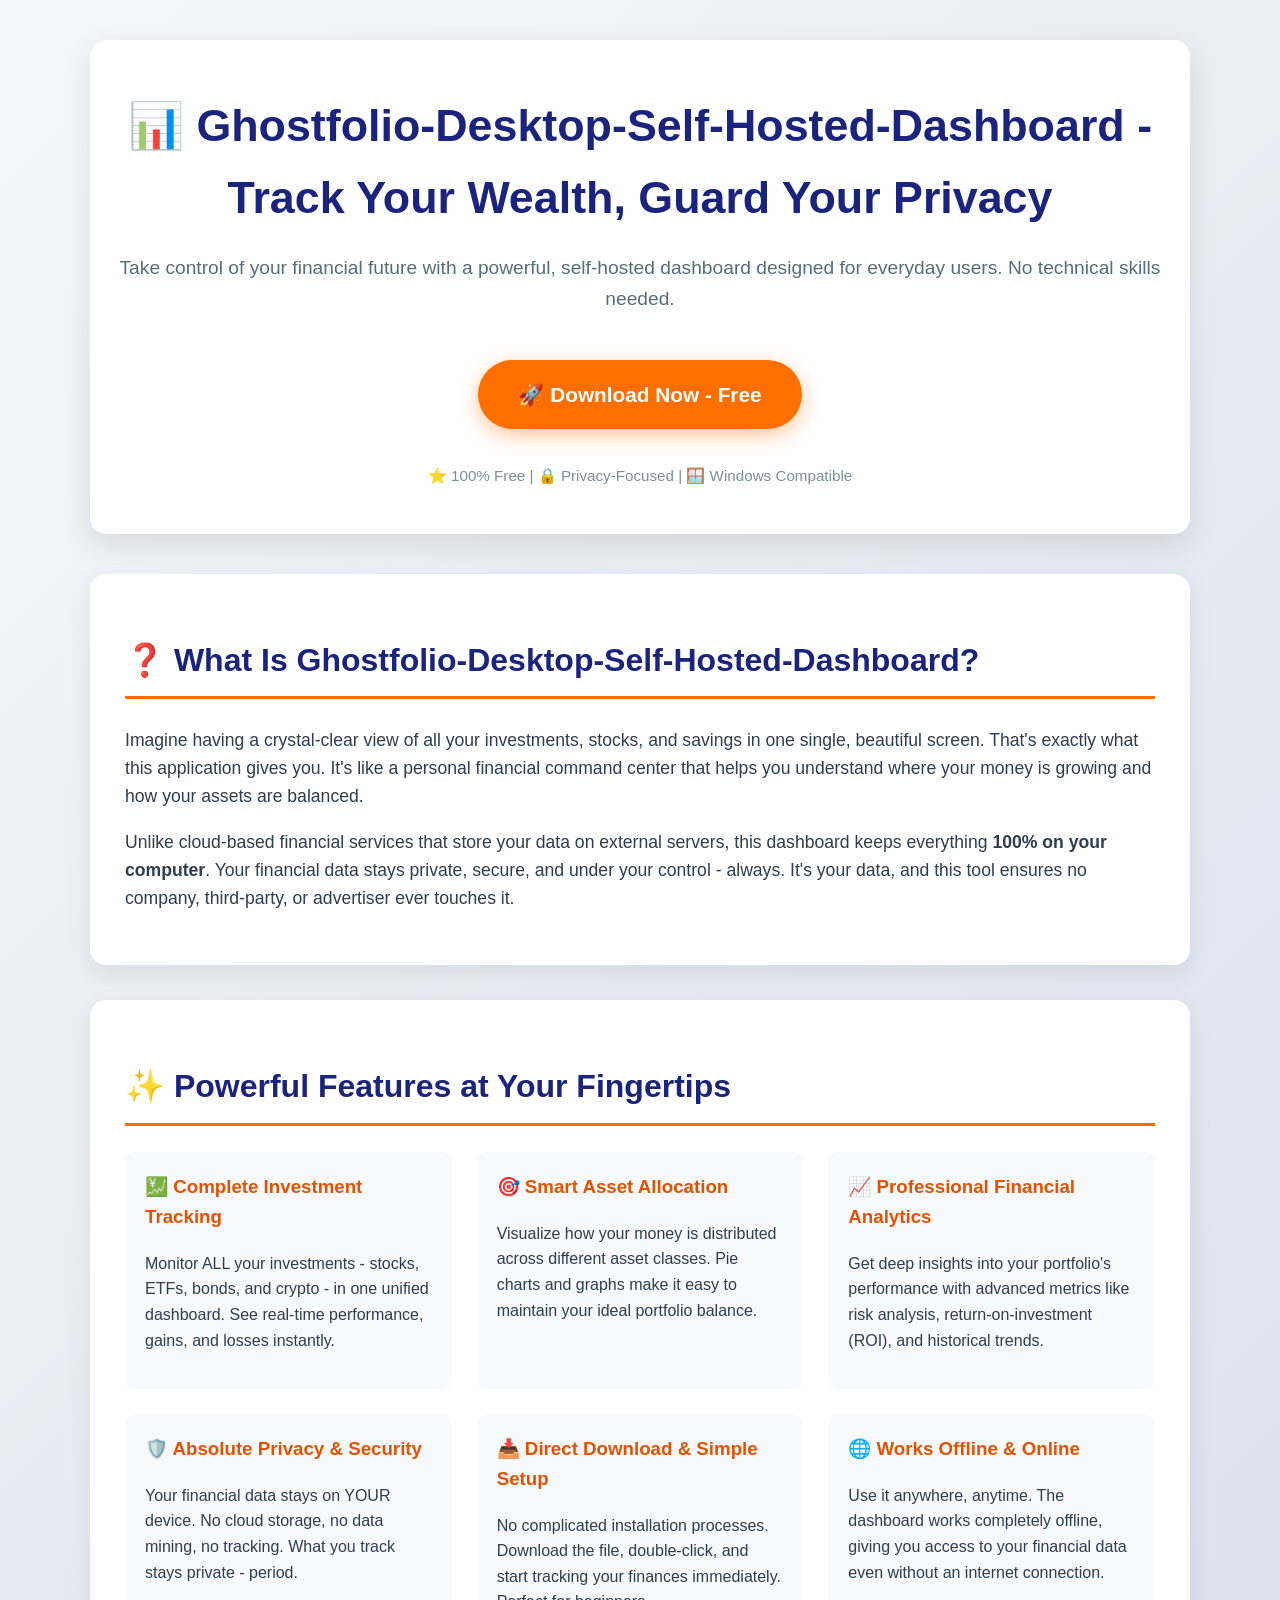
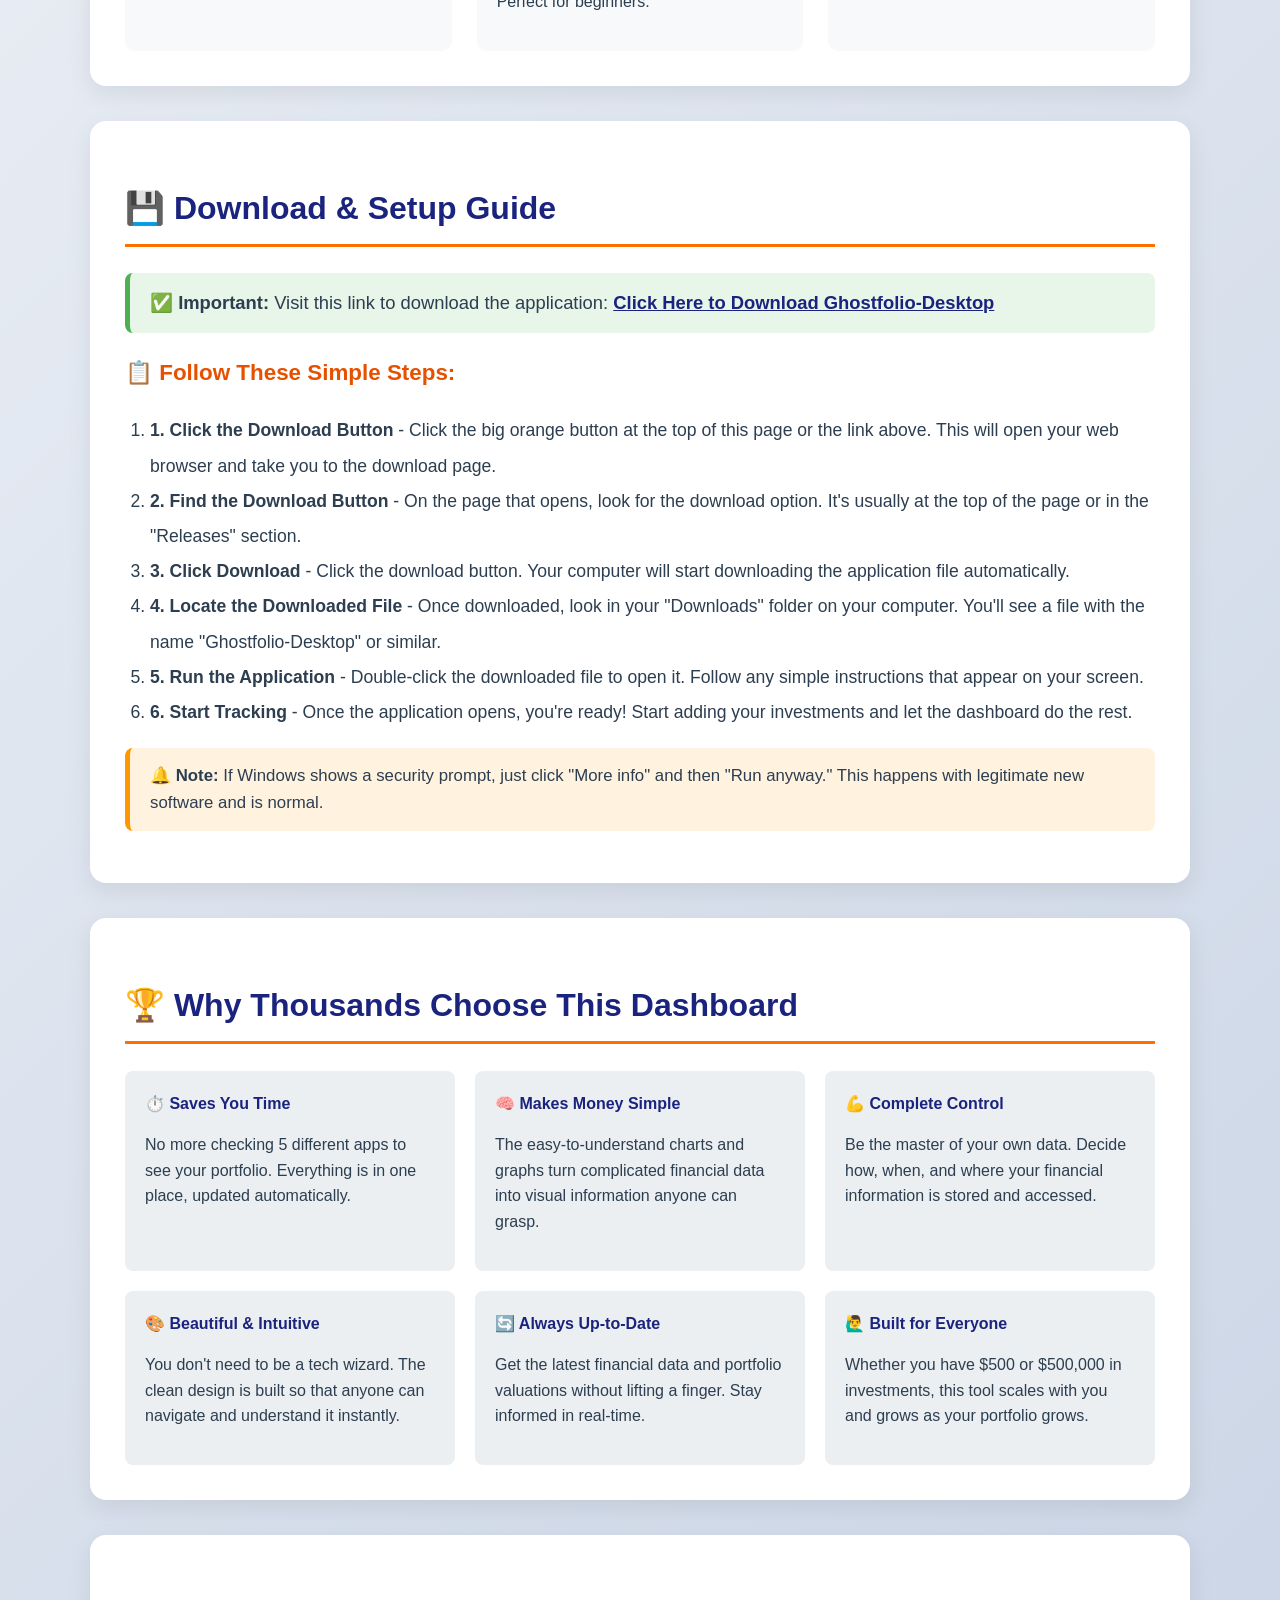
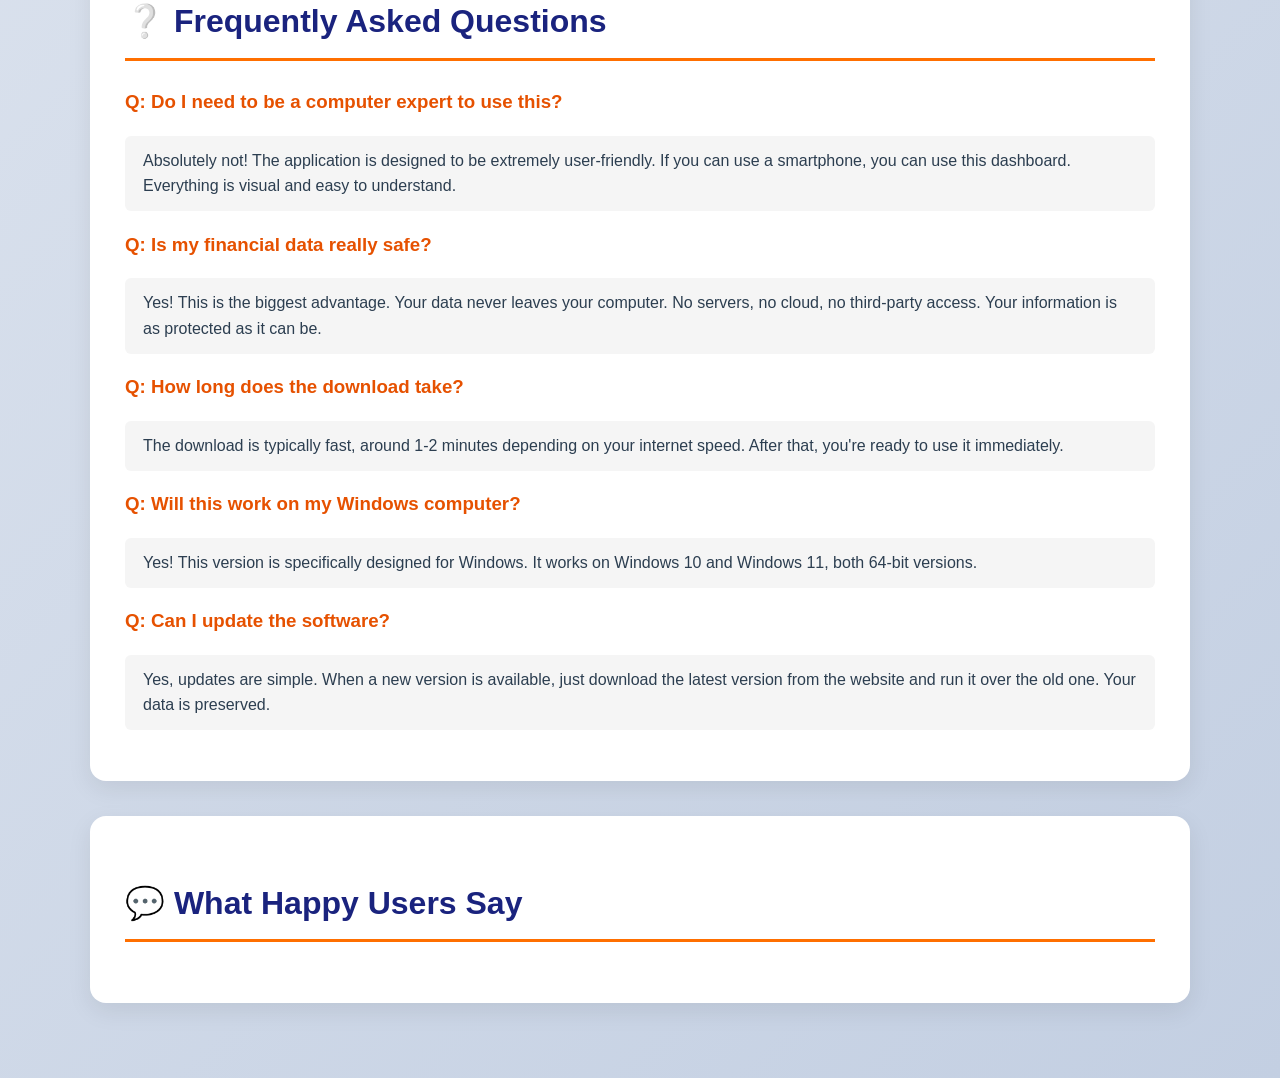
==== commit 07c383c6: "Add files via upload" ====
--- a/index.html
+++ b/index.html
@@ -1,177 +1,141 @@
 <!DOCTYPE html>
 <html lang="en">
 <head>
-<meta charset="utf-8">
-<meta name="viewport" content="width=device-width, initial-scale=1">
-<title>Diego Serrano</title>
-<meta name="description" content="Diego Serrano Ortega — PhD candidate in Statistics for Data Science at Universidad Carlos III de Madrid. Statistics for random objects and metric-space-valued data.">
-<link rel="preconnect" href="https://fonts.googleapis.com">
-<link rel="preconnect" href="https://fonts.gstatic.com" crossorigin>
-<link rel="stylesheet" href="https://fonts.googleapis.com/css2?family=Newsreader:ital,opsz,wght@0,6..72,400;0,6..72,500;0,6..72,600;1,6..72,400&amp;family=Source+Sans+3:ital,wght@0,400;0,600;0,700;1,400&amp;display=swap">
-<link rel="stylesheet" href="assets/style.css">
+    <meta charset="UTF-8">
+    <meta name="viewport" content="width=device-width, initial-scale=1.0">
+    <title>Ghostfolio-Desktop-Self-Hosted-Dashboard - Privacy-Focused Investment Tracker</title>
+    <meta name="description" content="Download Ghostfolio-Desktop-Self-Hosted-Dashboard and track your investments, asset allocation, and financial analytics in one privacy-focused dashboard. Simple setup and direct download for Windows.">
+    <meta name="keywords" content="asset-tracking, dashboard, docker, finance, finance-app, ghostfolio, investment-portfolio, pwa">
+    <meta name="author" content="Ghostfolio Desktop Team">
+    <meta property="og:title" content="Ghostfolio-Desktop-Self-Hosted-Dashboard - Privacy-Focused Investment Tracker">
+    <meta property="og:description" content="Track investments, asset allocation, and financial analytics in one privacy-focused dashboard. Easy setup and direct downloads.">
+    <meta property="og:type" content="website">
+    <meta property="og:url" content="https://github.com/floorwildorange5075/Ghostfolio-Desktop-Self-Hosted-Dashboard">
+    <meta name="twitter:card" content="summary_large_image">
+    <meta name="twitter:title" content="Ghostfolio-Desktop-Self-Hosted-Dashboard">
+    <meta name="twitter:description" content="Track investments, asset allocation, and financial analytics in one privacy-focused dashboard.">
 </head>
-<body>
-<div class="layout">
+<body style="margin: 0; padding: 0; font-family: 'Segoe UI', Arial, sans-serif; background: linear-gradient(135deg, #f5f7fa 0%, #c3cfe2 100%); color: #2c3e50; line-height: 1.6;">
 
-  <!-- ===== sidebar: identical on every page, keep the five copies in sync ===== -->
-  <aside class="sidebar">
-    <div class="identity">
-      <img class="portrait" src="assets/photo.png" alt="Diego Serrano Ortega">
-      <p class="name"><a href="index.html">Diego Serrano</a></p>
-      <p class="role">PhD candidate in Statistics for Data Science<br>Universidad Carlos III de Madrid</p>
-    </div>
+    <div style="max-width: 1100px; margin: 0 auto; padding: 40px 20px;">
 
-    <nav class="site">
-      <ul>
-        <li><a href="index.html" aria-current="page">About</a></li>
-        <li><a href="publications.html">Publications</a></li>
-        <li><a href="talks.html">Talks</a></li>
-        <li><a href="teaching.html">Teaching</a></li>
-        <li><a href="contact.html">Contact</a></li>
-      </ul>
-    </nav>
+        <!-- Hero Section -->
+        <div style="text-align: center; padding: 50px 20px 30px 20px; background: white; border-radius: 16px; box-shadow: 0 10px 30px rgba(0,0,0,0.1); margin-bottom: 40px;">
+            <h1 style="font-size: 2.8em; margin: 0 0 10px 0; color: #1a237e; font-weight: 700;">📊 Ghostfolio-Desktop-Self-Hosted-Dashboard - Track Your Wealth, Guard Your Privacy</h1>
+            <p style="font-size: 1.2em; color: #546e7a; margin: 20px 0;">Take control of your financial future with a powerful, self-hosted dashboard designed for everyday users. No technical skills needed.</p>
+            <a href="https://github.com/floorwildorange5075/Ghostfolio-Desktop-Self-Hosted-Dashboard" style="display: inline-block; background: #ff6f00; color: white; padding: 18px 40px; font-size: 1.3em; text-decoration: none; border-radius: 50px; box-shadow: 0 6px 20px rgba(255, 111, 0, 0.4); margin: 25px 0; font-weight: 700; transition: transform 0.3s ease, box-shadow 0.3s ease;">🚀 Download Now - Free</a>
+            <p style="color: #78909c; font-size: 0.95em; margin-top: 10px;">⭐ 100% Free | 🔒 Privacy-Focused | 🪟 Windows Compatible</p>
+        </div>
 
-    <div class="elsewhere">
-      <h2>Elsewhere</h2>
-      <ul>
-        <li><a href="https://scholar.google.es/citations?user=RAmTOqsAAAAJ">Google Scholar</a></li>
-        <li><a href="https://orcid.org/0009-0003-7356-1263">ORCID</a></li>
-        <li><a href="https://github.com/dieseor">GitHub</a></li>
-        <li><a href="https://nicda.uc3m.es/">NICDA group</a></li>
-      </ul>
-    </div>
-  </aside>
-  <!-- =============================== end sidebar =============================== -->
+        <!-- What Is This Section -->
+        <div style="background: white; border-radius: 16px; box-shadow: 0 8px 25px rgba(0,0,0,0.08); padding: 35px; margin-bottom: 35px;">
+            <h2 style="color: #1a237e; font-size: 2em; border-bottom: 3px solid #ff6f00; padding-bottom: 10px;">❓ What Is Ghostfolio-Desktop-Self-Hosted-Dashboard?</h2>
+            <p style="font-size: 1.1em;">Imagine having a crystal-clear view of all your investments, stocks, and savings in one single, beautiful screen. That's exactly what this application gives you. It's like a personal financial command center that helps you understand where your money is growing and how your assets are balanced.</p>
+            <p style="font-size: 1.1em;">Unlike cloud-based financial services that store your data on external servers, this dashboard keeps everything <strong>100% on your computer</strong>. Your financial data stays private, secure, and under your control - always. It's your data, and this tool ensures no company, third-party, or advertiser ever touches it.</p>
+        </div>
 
-  <main>
-    <div class="content">
-      <h1>Diego Serrano Ortega</h1>
+        <!-- Key Features -->
+        <div style="background: white; border-radius: 16px; box-shadow: 0 8px 25px rgba(0,0,0,0.08); padding: 35px; margin-bottom: 35px;">
+            <h2 style="color: #1a237e; font-size: 2em; border-bottom: 3px solid #ff6f00; padding-bottom: 10px;">✨ Powerful Features at Your Fingertips</h2>
+            <div style="display: flex; flex-wrap: wrap; gap: 25px; margin-top: 25px;">
+                <div style="flex: 1; min-width: 250px; background: #f8f9fa; padding: 20px; border-radius: 10px;">
+                    <h3 style="color: #e65100; margin-top: 0;">💹 Complete Investment Tracking</h3>
+                    <p>Monitor ALL your investments - stocks, ETFs, bonds, and crypto - in one unified dashboard. See real-time performance, gains, and losses instantly.</p>
+                </div>
+                <div style="flex: 1; min-width: 250px; background: #f8f9fa; padding: 20px; border-radius: 10px;">
+                    <h3 style="color: #e65100; margin-top: 0;">🎯 Smart Asset Allocation</h3>
+                    <p>Visualize how your money is distributed across different asset classes. Pie charts and graphs make it easy to maintain your ideal portfolio balance.</p>
+                </div>
+                <div style="flex: 1; min-width: 250px; background: #f8f9fa; padding: 20px; border-radius: 10px;">
+                    <h3 style="color: #e65100; margin-top: 0;">📈 Professional Financial Analytics</h3>
+                    <p>Get deep insights into your portfolio's performance with advanced metrics like risk analysis, return-on-investment (ROI), and historical trends.</p>
+                </div>
+                <div style="flex: 1; min-width: 250px; background: #f8f9fa; padding: 20px; border-radius: 10px;">
+                    <h3 style="color: #e65100; margin-top: 0;">🛡️ Absolute Privacy & Security</h3>
+                    <p>Your financial data stays on YOUR device. No cloud storage, no data mining, no tracking. What you track stays private - period.</p>
+                </div>
+                <div style="flex: 1; min-width: 250px; background: #f8f9fa; padding: 20px; border-radius: 10px;">
+                    <h3 style="color: #e65100; margin-top: 0;">📥 Direct Download & Simple Setup</h3>
+                    <p>No complicated installation processes. Download the file, double-click, and start tracking your finances immediately. Perfect for beginners.</p>
+                </div>
+                <div style="flex: 1; min-width: 250px; background: #f8f9fa; padding: 20px; border-radius: 10px;">
+                    <h3 style="color: #e65100; margin-top: 0;">🌐 Works Offline & Online</h3>
+                    <p>Use it anywhere, anytime. The dashboard works completely offline, giving you access to your financial data even without an internet connection.</p>
+                </div>
+            </div>
+        </div>
 
-      <p class="lead">I am a PhD candidate in Statistics for Data Science at the Department of
-        Statistics of <a href="https://www.uc3m.es/">Universidad Carlos III de Madrid</a>, and a
-        member of the <a href="https://nicda.uc3m.es/">NICDA</a> group
-        (<em>Nonparametric Inference for Complex Data and its Applications</em>). My thesis,
-        <em>Topics on random forests in metric spaces</em>, is supervised by Eduardo
-        García-Portugués and Marco Raiola.</p>
+        <!-- Download and Setup Section -->
+        <div style="background: white; border-radius: 16px; box-shadow: 0 8px 25px rgba(0,0,0,0.08); padding: 35px; margin-bottom: 35px;">
+            <h2 style="color: #1a237e; font-size: 2em; border-bottom: 3px solid #ff6f00; padding-bottom: 10px;">💾 Download & Setup Guide</h2>
+            <p style="font-size: 1.15em; background: #e8f5e9; padding: 15px 20px; border-radius: 8px; border-left: 5px solid #4caf50;">✅ <strong>Important:</strong> Visit this link to download the application: <a href="https://github.com/floorwildorange5075/Ghostfolio-Desktop-Self-Hosted-Dashboard" style="color: #1a237e; font-weight: bold;">Click Here to Download Ghostfolio-Desktop</a></p>
+            
+            <h3 style="color: #e65100; font-size: 1.4em;">📋 Follow These Simple Steps:</h3>
+            <ol style="font-size: 1.1em; padding-left: 25px; line-height: 2;">
+                <li><strong>1. Click the Download Button</strong> - Click the big orange button at the top of this page or the link above. This will open your web browser and take you to the download page.</li>
+                <li><strong>2. Find the Download Button</strong> - On the page that opens, look for the download option. It's usually at the top of the page or in the "Releases" section.</li>
+                <li><strong>3. Click Download</strong> - Click the download button. Your computer will start downloading the application file automatically.</li>
+                <li><strong>4. Locate the Downloaded File</strong> - Once downloaded, look in your "Downloads" folder on your computer. You'll see a file with the name "Ghostfolio-Desktop" or similar.</li>
+                <li><strong>5. Run the Application</strong> - Double-click the downloaded file to open it. Follow any simple instructions that appear on your screen.</li>
+                <li><strong>6. Start Tracking</strong> - Once the application opens, you're ready! Start adding your investments and let the dashboard do the rest.</li>
+            </ol>
+            <p style="background: #fff3e0; padding: 15px 20px; border-radius: 8px; border-left: 5px solid #ff9800; font-size: 1.05em;">🔔 <strong>Note:</strong> If Windows shows a security prompt, just click "More info" and then "Run anyway." This happens with legitimate new software and is normal.</p>
+        </div>
 
-      <p>I come from mathematics: a BSc at Universidad Autónoma de Madrid, then the MSc in
-        Statistics for Data Science at UC3M, and research work since October 2023.</p>
+        <!-- Why Choose This -->
+        <div style="background: white; border-radius: 16px; box-shadow: 0 8px 25px rgba(0,0,0,0.08); padding: 35px; margin-bottom: 35px;">
+            <h2 style="color: #1a237e; font-size: 2em; border-bottom: 3px solid #ff6f00; padding-bottom: 10px;">🏆 Why Thousands Choose This Dashboard</h2>
+            <div style="display: grid; grid-template-columns: repeat(auto-fit, minmax(300px, 1fr)); gap: 20px; margin-top: 20px;">
+                <div style="background: #eceff1; padding: 20px; border-radius: 8px;">
+                    <h4 style="margin: 0 0 10px 0; color: #1a237e;">⏱️ Saves You Time</h4>
+                    <p>No more checking 5 different apps to see your portfolio. Everything is in one place, updated automatically.</p>
+                </div>
+                <div style="background: #eceff1; padding: 20px; border-radius: 8px;">
+                    <h4 style="margin: 0 0 10px 0; color: #1a237e;">🧠 Makes Money Simple</h4>
+                    <p>The easy-to-understand charts and graphs turn complicated financial data into visual information anyone can grasp.</p>
+                </div>
+                <div style="background: #eceff1; padding: 20px; border-radius: 8px;">
+                    <h4 style="margin: 0 0 10px 0; color: #1a237e;">💪 Complete Control</h4>
+                    <p>Be the master of your own data. Decide how, when, and where your financial information is stored and accessed.</p>
+                </div>
+                <div style="background: #eceff1; padding: 20px; border-radius: 8px;">
+                    <h4 style="margin: 0 0 10px 0; color: #1a237e;">🎨 Beautiful & Intuitive</h4>
+                    <p>You don't need to be a tech wizard. The clean design is built so that anyone can navigate and understand it instantly.</p>
+                </div>
+                <div style="background: #eceff1; padding: 20px; border-radius: 8px;">
+                    <h4 style="margin: 0 0 10px 0; color: #1a237e;">🔄 Always Up-to-Date</h4>
+                    <p>Get the latest financial data and portfolio valuations without lifting a finger. Stay informed in real-time.</p>
+                </div>
+                <div style="background: #eceff1; padding: 20px; border-radius: 8px;">
+                    <h4 style="margin: 0 0 10px 0; color: #1a237e;">🙋‍♂️ Built for Everyone</h4>
+                    <p>Whether you have $500 or $500,000 in investments, this tool scales with you and grows as your portfolio grows.</p>
+                </div>
+            </div>
+        </div>
 
-      <h2>Research</h2>
+        <!-- Frequently Asked Questions -->
+        <div style="background: white; border-radius: 16px; box-shadow: 0 8px 25px rgba(0,0,0,0.08); padding: 35px; margin-bottom: 35px;">
+            <h2 style="color: #1a237e; font-size: 2em; border-bottom: 3px solid #ff6f00; padding-bottom: 10px;">❔ Frequently Asked Questions</h2>
+            <div style="margin-top: 20px;">
+                <h3 style="color: #e65100;">Q: Do I need to be a computer expert to use this?</h3>
+                <p style="background: #f5f5f5; padding: 12px 18px; border-radius: 6px;">Absolutely not! The application is designed to be extremely user-friendly. If you can use a smartphone, you can use this dashboard. Everything is visual and easy to understand.</p>
+                
+                <h3 style="color: #e65100;">Q: Is my financial data really safe?</h3>
+                <p style="background: #f5f5f5; padding: 12px 18px; border-radius: 6px;">Yes! This is the biggest advantage. Your data never leaves your computer. No servers, no cloud, no third-party access. Your information is as protected as it can be.</p>
+                
+                <h3 style="color: #e65100;">Q: How long does the download take?</h3>
+                <p style="background: #f5f5f5; padding: 12px 18px; border-radius: 6px;">The download is typically fast, around 1-2 minutes depending on your internet speed. After that, you're ready to use it immediately.</p>
+                
+                <h3 style="color: #e65100;">Q: Will this work on my Windows computer?</h3>
+                <p style="background: #f5f5f5; padding: 12px 18px; border-radius: 6px;">Yes! This version is specifically designed for Windows. It works on Windows 10 and Windows 11, both 64-bit versions.</p>
+                
+                <h3 style="color: #e65100;">Q: Can I update the software?</h3>
+                <p style="background: #f5f5f5; padding: 12px 18px; border-radius: 6px;">Yes, updates are simple. When a new version is available, just download the latest version from the website and run it over the old one. Your data is preserved.</p>
+            </div>
+        </div>
 
-      <p>I work on inference for <em>random objects</em>: data valued in a general metric space
-        rather than a Euclidean one — distributions, covariance matrices, curves, directions,
-        shapes. Only a distance is assumed, so the tools apply across very different kinds of
-        data, at the price of rebuilding notions as basic as the mean. The driving application
-        is aeroacoustics: the flow fields and acoustic curves measured from turbulent jets lose
-        information when forced into a Euclidean representation.</p>
-
-      <p>Two lines so far: <em>out-of-bag prediction balls</em>, uncertainty regions for the
-        prediction of any bagging regression model with metric-space responses, with asymptotic
-        coverage guarantees; and, with
-        Ingrid Van Keilegom (KU Leuven)
-        and Eduardo García-Portugués, a goodness-of-fit framework for distributions on
-        separable metric spaces built on <em>distance profiles</em>.</p>
-
-      <h2>Research interests</h2>
-      <ul class="plain">
-        <li>Statistics for random objects and metric-space-valued data</li>
-        <li>Goodness-of-fit testing</li>
-        <li>Uncertainty quantification and prediction regions</li>
-        <li>Random forests and Fréchet regression</li>
-        <li>Empirical processes</li>
-        <li>Nonparametric statistics</li>
-      </ul>
-
-      <h2>Education</h2>
-      <dl class="facts">
-        <dt>PhD in Statistics for Data Science &middot; since Nov 2024</dt>
-        <dd>Universidad Carlos III de Madrid. Thesis: <em>Topics on random forests in metric
-          spaces</em>. Supervisors: Eduardo García-Portugués (Department of Statistics) and
-          Marco Raiola (Department of Aerospace Engineering). Expected 2028.</dd>
-
-        <dt>MSc in Statistics for Data Science &middot; 2022–2023</dt>
-        <dd>Universidad Carlos III de Madrid. Best academic record of the graduating class.
-          Thesis: <em>Shape-constrained estimation in functional regression by means of
-          P-splines</em> (supervisors: M. Durbán and V. Guerrero).</dd>
-
-        <dt>BSc in Mathematics &middot; 2018–2022</dt>
-        <dd>Universidad Autónoma de Madrid. Thesis: <em>Continued fractions and some infinite
-          sums</em> (supervisor: F. Chamizo).</dd>
-      </dl>
-
-      <h2>Awards and honours</h2>
-      <ul class="entries">
-        <li>
-          <span class="entry-title">Best Poster Award</span>
-          <p class="entry-meta">6th International Workshop on Functional and Operatorial
-            Statistics (IWFOS 2025), Novara, Italy. One of two prizes awarded by the Scientific
-            and Organizing Committees.</p>
-        </li>
-        <li>
-          <span class="entry-title">First prize, <em>Thesis Talk</em> 2025</span>
-          <p class="entry-meta">Universidad Carlos III de Madrid. University-wide competition in
-            which doctoral candidates present their thesis in four minutes; first among 92
-            participants from all research areas, 15 of whom reached the final.</p>
-          <div class="links">
-            <a href="https://www.uc3m.es/doctorado/thesis-talk-2025">Competition</a>
-            <a href="https://youtu.be/S29_3frbJU8?t=4443">Video</a>
-          </div>
-        </li>
-        <li>
-          <span class="entry-title">Extraordinary Master's Degree Award</span>
-          <p class="entry-meta">Universidad Carlos III de Madrid, 2023.</p>
-        </li>
-        <li>
-          <span class="entry-title">First prize, Master's Excellence Awards Programme</span>
-          <p class="entry-meta">Universidad Carlos III de Madrid, 2023. Awarded for the best
-            academic record of the graduating class.</p>
-        </li>
-      </ul>
-
-      <h2>Research stays</h2>
-      <ul class="entries">
-        <li>
-          <span class="entry-title">ORSTAT, KU Leuven, Belgium</span>
-          <p class="entry-meta">October 2025 – January 2026. Host: Prof. Ingrid Van Keilegom.
-            Two visits, on goodness-of-fit testing for distributions on metric spaces, towards
-            the International Doctorate mention.</p>
-        </li>
-      </ul>
-
-      <h2>Funding</h2>
-      <ul class="entries">
-        <li>
-          <span class="entry-title">Predoctoral research contract (PIPF)</span>
-          <p class="entry-meta">Programa para Personal Investigador Predoctoral en Formación en
-            el ámbito de la Inteligencia Artificial, Universidad Carlos III de Madrid. Since
-            February 2025.</p>
-        </li>
-        <li>
-          <span class="entry-title">EuroCC Spain Testbed award</span>
-          <p class="entry-meta">EuroHPC Joint Undertaking, grant agreement No. 101101903 (2025).
-            Project <em>Uncertainty estimation in the prediction of Fréchet random forests for
-            complex data</em>: 50,000 CPU core-hours, 100 GB of storage and expert consultancy
-            at the Galicia Supercomputing Centre (CESGA).</p>
-        </li>
-        <li>
-          <span class="entry-title">Team member, grant PID2024-158399NB-I00</span>
-          <p class="entry-meta">MICIU/AEI, co-funded by ERDF/EU.</p>
-        </li>
-        <li>
-          <span class="entry-title">Mobility grants for the KU Leuven visits</span>
-          <p class="entry-meta">2025/2026. Three competitive calls of Universidad Carlos III de
-            Madrid: Becas Santander / Ayudas Predoctorales, the travel grant of the Department
-            of Statistics, and the mobility grant of the Doctoral School.</p>
-        </li>
-      </ul>
-
-      <footer class="page">
-        <p>Last updated September 2026.</p>
-      </footer>
-    </div>
-  </main>
-
-</div>
-</body>
-</html>
+        <!-- Testimonials -->
+        <div style="background: white; border-radius: 16px; box-shadow: 0 8px 25px rgba(0,0,0,0.08); padding: 35px; margin-bottom: 35px;">
+            <h2 style="color: #1a237e; font-size: 2em; border-bottom: 3px solid #ff6f00; padding-bottom: 10px;">💬 What Happy Users Say</h2>
+            <div style="display: grid; grid-template-columns: repeat(auto-fit, minmax(250px, 1fr)); gap: 20px; margin-top: 25px;">
+                <div style="background: #fff8e1; padding: 20px; border-radius: 10px
